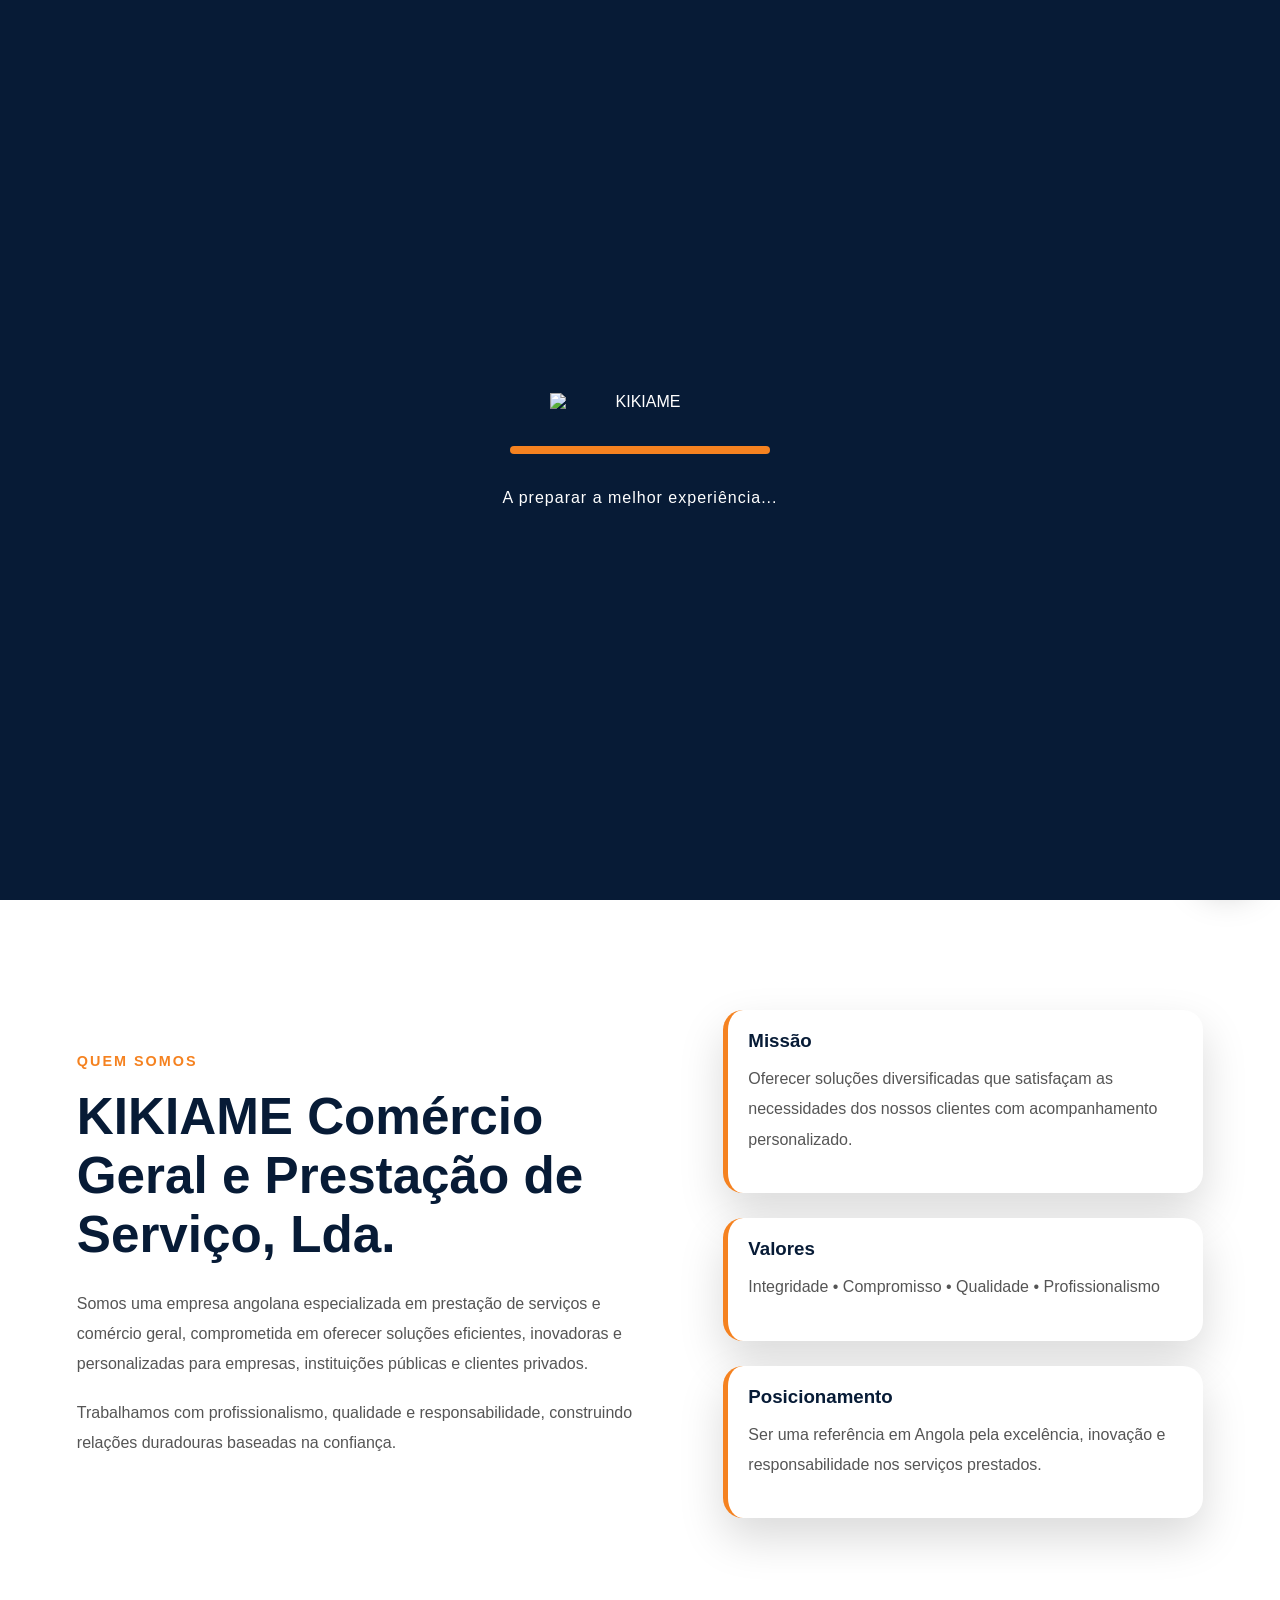
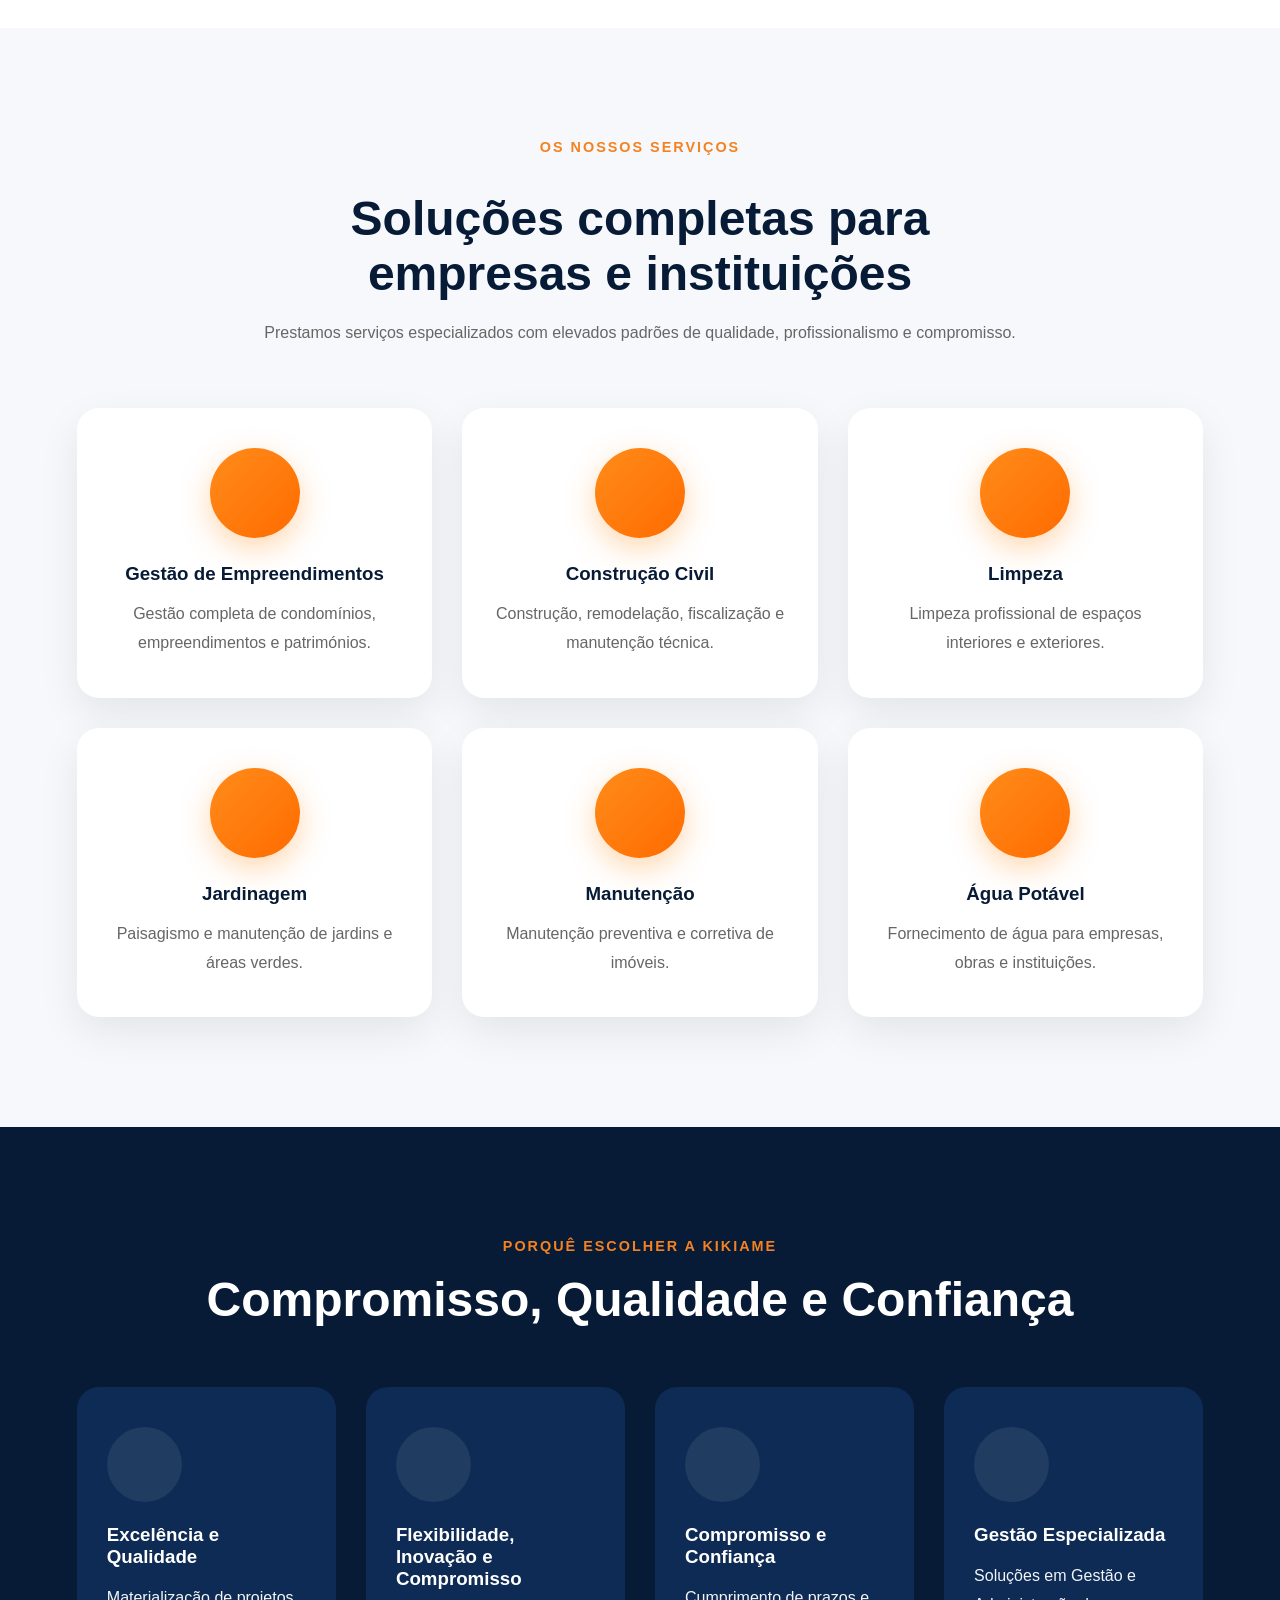
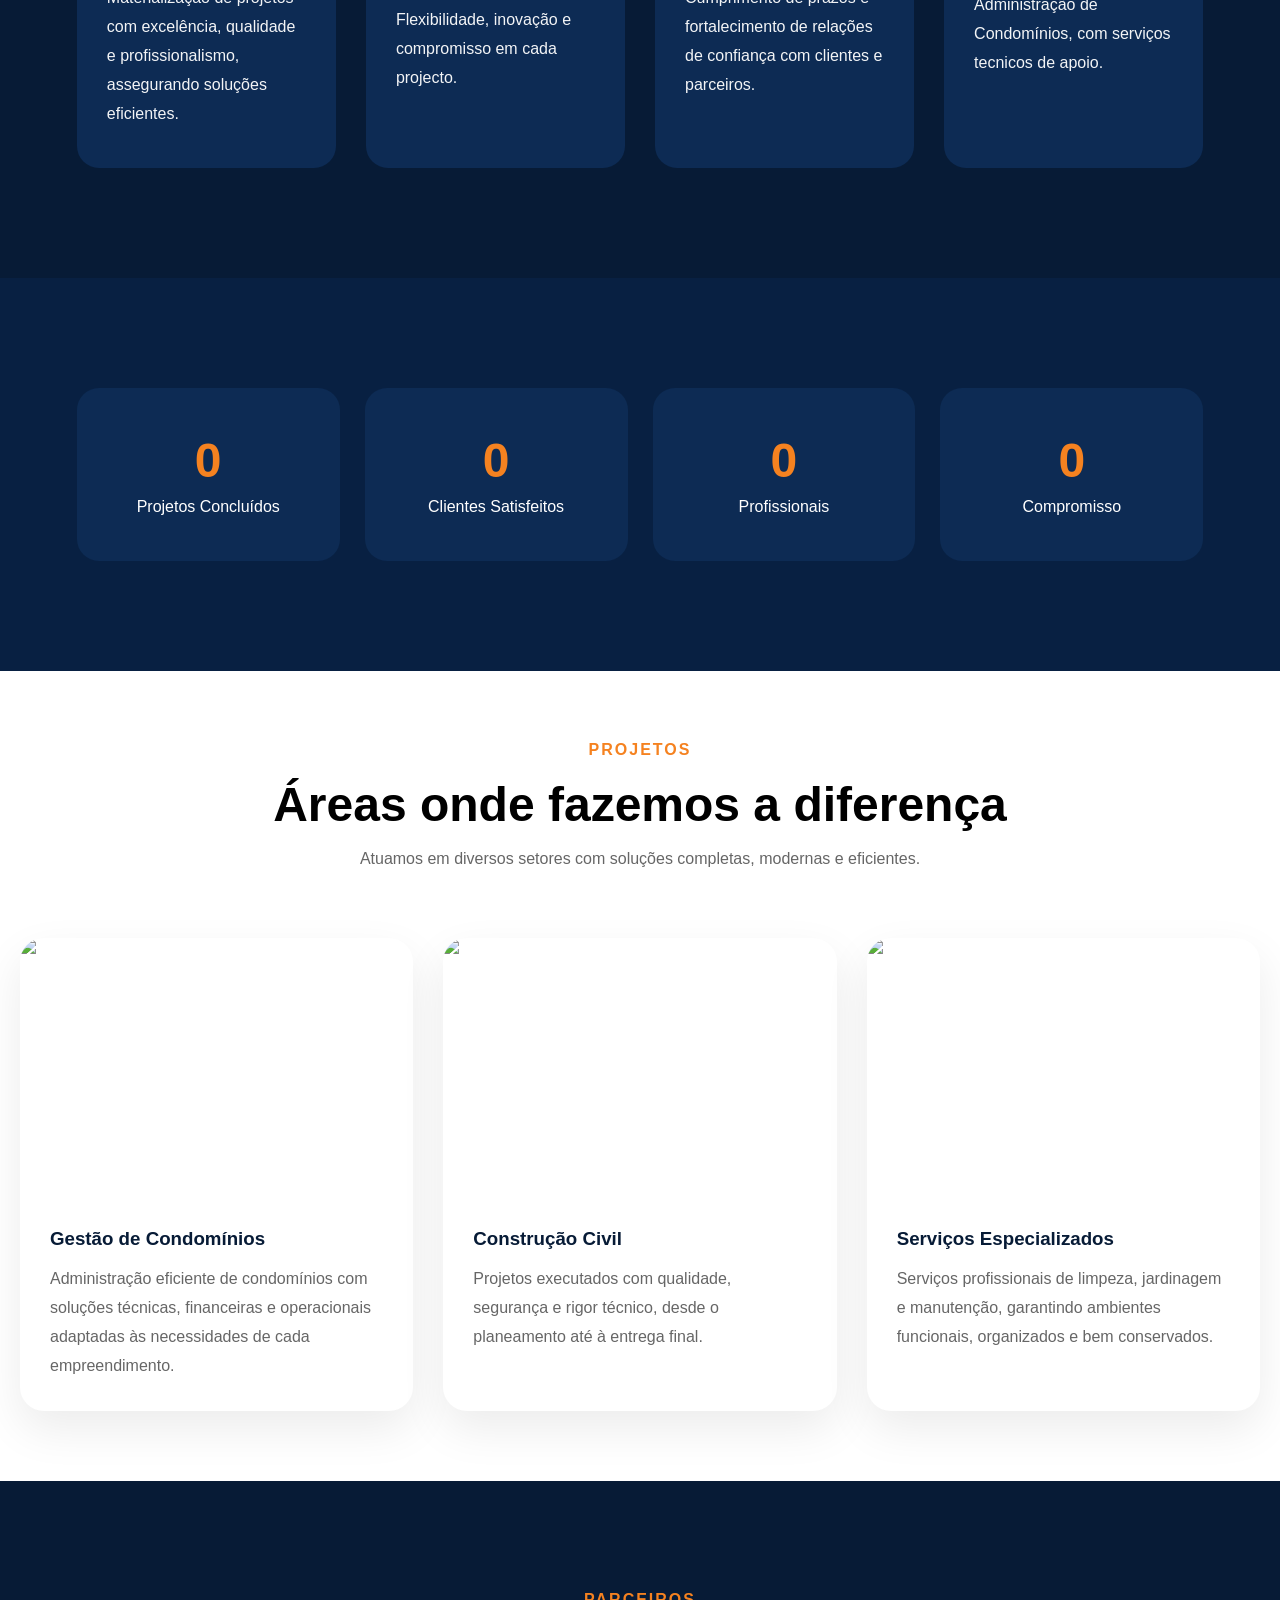
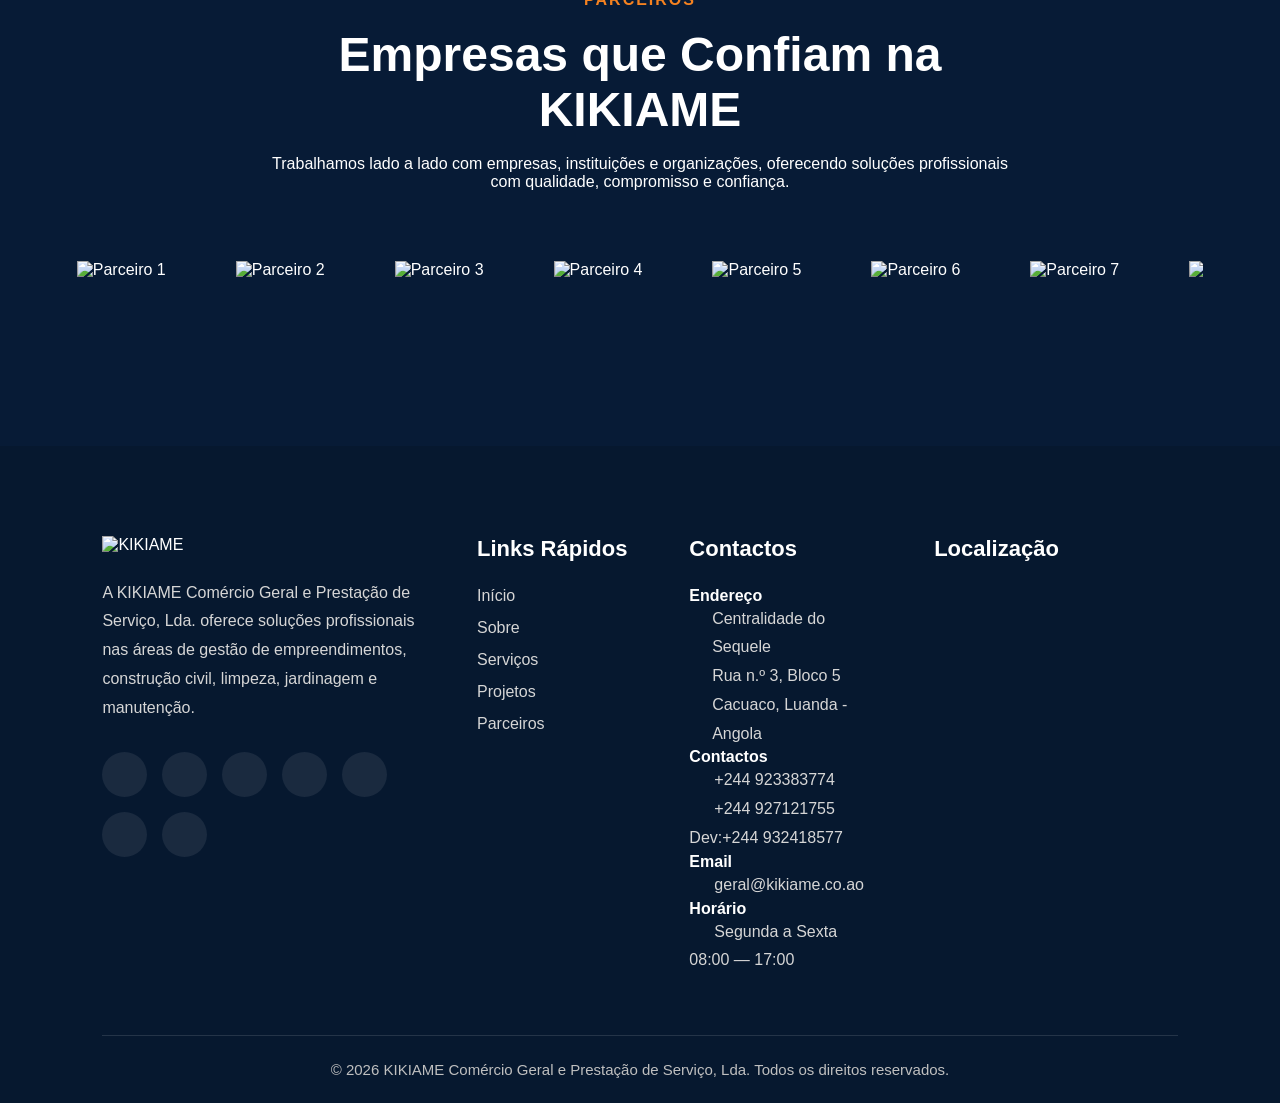
==== index.html @ f42561d7 "perf: optimize homepage resource loading" ====
<!DOCTYPE html>
<html lang="pt">
<head>

<meta charset="UTF-8">
<meta name="viewport" content="width=device-width, initial-scale=1.0">
<script id="aclib" type="text/javascript" src="//acscdn.com/script/aclib.js" defer></script>
<script async src="https://pagead2.googlesyndication.com/pagead/js/adsbygoogle.js?client=ca-pub-6502018212413817"
     crossorigin="anonymous">
    
</script>



<title>KIKIAME | Comércio Geral e Prestação de Serviço</title>

<meta name="description"
content="Empresa especializada em Gestão de Condomínios, Construção Civil, Limpeza, Jardinagem e Manutenção em Angola.">

<link rel="stylesheet" href="assets/css/home-optimized.css">
<link rel="icon" type="image/png" href="/favicon.png">

<link rel="preload" as="style" href="https://unpkg.com/aos@2.3.4/dist/aos.css" onload="this.onload=null;this.rel=\'stylesheet\';if(window.AOS)AOS.refreshHard()">
<noscript><link rel="stylesheet" href="https://unpkg.com/aos@2.3.4/dist/aos.css"></noscript>

<link rel="preconnect" href="https://fonts.googleapis.com">
<link rel="preconnect" href="https://fonts.gstatic.com" crossorigin>

<link rel="preload" as="style" href="https://fonts.googleapis.com/css2?family=Poppins:wght@300;400;500;600;700;800&display=swap" onload="this.onload=null;this.rel=\'stylesheet\'">
<noscript><link href="https://fonts.googleapis.com/css2?family=Poppins:wght@300;400;500;600;700;800&display=swap" rel="stylesheet"></noscript>

<link rel="preload" as="style" href="https://cdnjs.cloudflare.com/ajax/libs/font-awesome/6.5.2/css/all.min.css" onload="this.onload=null;this.rel=\'stylesheet\'">
<noscript><link rel="stylesheet" href="https://cdnjs.cloudflare.com/ajax/libs/font-awesome/6.5.2/css/all.min.css"></noscript>

</head>

<body>


<div id="loader">

    <div class="loader-content">

        <img src="assets/images/logo.png" alt="KIKIAME">

        <div class="loader-bar">

            <div class="loader-progress"></div>

        </div>

        <p>A preparar a melhor experiência...</p>

    </div>

</div>


<header>

    <nav class="navbar">

        <a href="#" class="logo">

            <img src="assets/images/logo.png" alt="KIKIAME">

        </a>

        <ul class="nav-links">

            <li><a href="#">Início</a></li>

            <li><a href="#sobre">Sobre</a></li>

            <li><a href="#projetos">Projectos</a></li>

            <li><a href="#contacto">Contacto</a></li>

            <li><a href="login.html" target="_blank">Administração</a></li>

            <li><a href="blog.html" id="blog">Blog</a></li>
         
        </ul>

        <button class="btn-orcamento open-modal">
            Solicitar Orçamento
        </button>

        <div class="menu-toggle">

            <span></span>

            <span></span>

            <span></span>

        </div>

    </nav>

</header>

<section class="hero">

    <div class="hero-overlay"></div>

    <div class="hero-content"  data-aos="fade-right">

        <span class="hero-tag">
            KIKIAME Comércio Geral e Prestação de Serviços, Lda.
        </span>

        <h1>
            Soluções Inteligentes para Empresas e Empreendimentos
        </h1>

        <p>
            Atuamos nas áreas de Gestão de Empreendimentos, Construção Civil,
            Limpeza, Jardinagem, Manutenção de Imóveis e Fornecimento de Água
            Potável, oferecendo qualidade, compromisso e profissionalismo.
        </p>

        <div class="hero-buttons">

            <a href="#servicos" class="btn-primary">
                Os Nossos Serviços
            </a>

         <button type="button" class="btn-secondary" id="openContact">
                Fale Connosco
        </button>

        </div>

    </div>

</section>
<section class="about" id="sobre">

    <div class="container">

        <div class="about-left"  data-aos="fade-right">

            <span class="section-tag">QUEM SOMOS</span>

            <h2>KIKIAME Comércio Geral e Prestação de Serviço, Lda.</h2>

            <p>
                Somos uma empresa angolana especializada em prestação de serviços
                e comércio geral, comprometida em oferecer soluções eficientes,
                inovadoras e personalizadas para empresas, instituições públicas
                e clientes privados.
            </p>

            <p>
                Trabalhamos com profissionalismo, qualidade e responsabilidade,
                construindo relações duradouras baseadas na confiança.
            </p>

        </div>

        <div class="about-right" data-aos="fade-left">

            <div class="info-card">

                <h3>Missão</h3>

                <p>
                    Oferecer soluções diversificadas que satisfaçam as necessidades
                    dos nossos clientes com acompanhamento personalizado.
                </p>

            </div>

            <div class="info-card">

                <h3>Valores</h3>

                <p>
                    Integridade • Compromisso • Qualidade • Profissionalismo
                </p>

            </div>

            <div class="info-card">

                <h3>Posicionamento</h3>

                <p>
                    Ser uma referência em Angola pela excelência, inovação e
                    responsabilidade nos serviços prestados.
                </p>

            </div>

        </div>

    </div>

</section>

<section class="services" id="servicos">

    <div class="services-header">

        <span class="section-tag">OS NOSSOS SERVIÇOS</span>

        <h2>Soluções completas para empresas e instituições</h2>

        <p>
            Prestamos serviços especializados com elevados padrões de qualidade,
            profissionalismo e compromisso.
        </p>

    </div>

    <div class="services-grid">

        <div class="service-card" data-aos="fade-up">

            <div class="service-icon">
                <i class="fas fa-briefcase"></i>
            </div>

            <h3>Gestão de Empreendimentos</h3>

            <p>
                Gestão completa de condomínios, empreendimentos e patrimónios.
            </p>

        </div>

        <div class="service-card" data-aos="fade-up" data-aos-delay="100">

            <div class="service-icon">
                <i class="fa-solid fa-building"></i>
            </div>

            <h3>Construção Civil</h3>

            <p>
                Construção, remodelação, fiscalização e manutenção técnica.
            </p>

        </div>

        <div class="service-card" data-aos="fade-up" data-aos-delay="200">

            <div class="service-icon">
                <i class="fa-solid fa-broom"></i>
            </div>

            <h3>Limpeza</h3>

            <p>
                Limpeza profissional de espaços interiores e exteriores.
            </p>

        </div>

        <div class="service-card" data-aos="fade-up" data-aos-delay="300">

            <div class="service-icon">
                <i class="fa-solid fa-leaf"></i>
            </div>

            <h3>Jardinagem</h3>

            <p>
                Paisagismo e manutenção de jardins e áreas verdes.
            </p>

        </div>

        <div class="service-card" data-aos="fade-up" data-aos-delay="400">

            <div class="service-icon">
                <i class="fa-solid fa-screwdriver-wrench"></i>
            </div>

            <h3>Manutenção</h3>

            <p>
                Manutenção preventiva e corretiva de imóveis.
            </p>

        </div>

        <div class="service-card" data-aos="fade-up" data-aos-delay="500">

            <div class="service-icon">
                <i class="fa-solid fa-droplet"></i>
            </div>

            <h3>Água Potável</h3>

            <p>
                Fornecimento de água para empresas, obras e instituições.
            </p>

        </div>

    </div>

</section>

<section class="why-us">

    <div class="why-header">

        <span class="section-tag">PORQUÊ ESCOLHER A KIKIAME</span>

        <h2>Compromisso, Qualidade e Confiança</h2>

    </div>

 <div class="why-grid">


    <div class="why-card" data-aos="fade-up">

        <div class="why-icon">

            <i class="fa-solid fa-award"></i>

        </div>

        <h3>Excelência e Qualidade</h3>

        <p>
            Materialização de projetos com excelência,
            qualidade e profissionalismo, assegurando soluções eficientes.
        </p>

    </div>


    <div class="why-card" data-aos="fade-up" data-aos-delay="100">

        <div class="why-icon">

            <i class="fa-solid fa-lightbulb"></i>

        </div>

        <h3>Flexibilidade, Inovação e Compromisso</h3>

        <p>
           Flexibilidade, inovação e compromisso em cada projecto.
        </p>

    </div>


    <div class="why-card" data-aos="fade-up" data-aos-delay="200">

        <div class="why-icon">

            <i class="fa-solid fa-handshake"></i>

        </div>

        <h3>Compromisso e Confiança</h3>

        <p>
            Cumprimento de prazos e fortalecimento de relações de confiança com clientes e parceiros.
        </p>

    </div>


    <div class="why-card" data-aos="fade-up" data-aos-delay="300">

        <div class="why-icon">

            <i class="fa-solid fa-building-circle-check"></i>

        </div>

        <h3>Gestão Especializada</h3>

        <p>
            Soluções em Gestão e Administração de Condomínios, com serviços tecnicos de apoio.
        </p>

    </div>

</div>

</section>


<section class="stats">

    <div class="stats-container">

        <div class="stat-box" data-aos="zoom-in">

            <h2 class="counter" data-target="500">0</h2>

            <p>Projetos Concluídos</p>

        </div>

        <div class="stat-box" data-aos="zoom-in">

            <h2 class="counter" data-target="300">0</h2>

            <p>Clientes Satisfeitos</p>

        </div>

        <div class="stat-box" data-aos="zoom-in">

            <h2 class="counter" data-target="53">0</h2>

            <p>Profissionais</p>

        </div>

        <div class="stat-box" data-aos="zoom-in">

            <h2 class="counter" data-target="100">0</h2>

            <p>Compromisso</p>

        </div>

    </div>

</section>

<section class="projects" id="projetos">

    <div class="section-title">

        <span>PROJETOS</span>

        <h2>Áreas onde fazemos a diferença</h2>

        <p>
            Atuamos em diversos setores com soluções completas, modernas e eficientes.
        </p>

    </div>

    <div class="projects-grid">

        <div class="project-card" data-aos="zoom-in-up">
            <img src="assets/images/project1.jpg" alt="Condomínios" loading="lazy" decoding="async">
            <div class="project-info">
                <h3>Gestão de Condomínios</h3>
                <p>
Administração eficiente de condomínios com soluções técnicas,
financeiras e operacionais adaptadas às necessidades de cada empreendimento.
            </p>
            </div>
        </div>

        <div class="project-card" data-aos="zoom-in-up">
            <img src="assets/images/project2.jpg" alt="Construção" loading="lazy" decoding="async">
            <div class="project-info">
                <h3>Construção Civil</h3>
                <p>
Projetos executados com qualidade, segurança e rigor técnico,
desde o planeamento até à entrega final.
                </p>
            </div>
        </div>

        <div class="project-card" data-aos="zoom-in-up">
            <img src="assets/images/project3.jpg" alt="Limpeza" loading="lazy" decoding="async">
            <div class="project-info">
                <h3>Serviços Especializados</h3>
               <p>
Serviços profissionais de limpeza, jardinagem e manutenção,
garantindo ambientes funcionais, organizados e bem conservados.
            </p>
            </div>
        </div>

    </div>

</section>

<section class="partners" id="parceiros">

    <div class="section-title" data-aos="fade-up">

        <span>PARCEIROS</span>

        <h2 id="trabalhamosaolado1">Empresas que Confiam na KIKIAME</h2>

        <p id="trabalhamosaolado">
            Trabalhamos lado a lado com empresas, instituições e organizações,
            oferecendo soluções profissionais com qualidade, compromisso e confiança.
        </p>

    </div>

    <div class="partners-slider" data-aos="fade-up" data-aos-delay="200">

        <div class="partners-track">

            <img src="assets/images/partner1.png" alt="Parceiro 1" loading="lazy" decoding="async">
            <img src="assets/images/partner2.png" alt="Parceiro 2" loading="lazy" decoding="async">
            <img src="assets/images/partner3.png" alt="Parceiro 3" loading="lazy" decoding="async">
            <img src="assets/images/partner4.png" alt="Parceiro 4" loading="lazy" decoding="async">
            <img src="assets/images/partner5.png" alt="Parceiro 5" loading="lazy" decoding="async">
            <img src="assets/images/partner6.png" alt="Parceiro 6" loading="lazy" decoding="async">
            <img src="assets/images/partner7.png" alt="Parceiro 7" loading="lazy" decoding="async">
            <img src="assets/images/partner8.png" alt="Parceiro 8" loading="lazy" decoding="async">


            <img src="assets/images/partner1.png" alt="Parceiro 1" loading="lazy" decoding="async">
            <img src="assets/images/partner2.png" alt="Parceiro 2" loading="lazy" decoding="async">
            <img src="assets/images/partner3.png" alt="Parceiro 3" loading="lazy" decoding="async">
            <img src="assets/images/partner4.png" alt="Parceiro 4" loading="lazy" decoding="async">
            <img src="assets/images/partner5.png" alt="Parceiro 5" loading="lazy" decoding="async">
            <img src="assets/images/partner6.png" alt="Parceiro 6" loading="lazy" decoding="async">
            <img src="assets/images/partner7.png" alt="Parceiro 7" loading="lazy" decoding="async">
            <img src="assets/images/partner8.png" alt="Parceiro 8" loading="lazy" decoding="async">

            <img src="assets/images/partner1.png" alt="Parceiro 1" loading="lazy" decoding="async">
            <img src="assets/images/partner2.png" alt="Parceiro 2" loading="lazy" decoding="async">
            <img src="assets/images/partner3.png" alt="Parceiro 3" loading="lazy" decoding="async">
            <img src="assets/images/partner4.png" alt="Parceiro 4" loading="lazy" decoding="async">
            <img src="assets/images/partner5.png" alt="Parceiro 5" loading="lazy" decoding="async">
            <img src="assets/images/partner6.png" alt="Parceiro 6" loading="lazy" decoding="async">
            <img src="assets/images/partner7.png" alt="Parceiro 7" loading="lazy" decoding="async">
            <img src="assets/images/partner8.png" alt="Parceiro 8" loading="lazy" decoding="async">

            <img src="assets/images/partner1.png" alt="Parceiro 1" loading="lazy" decoding="async">
            <img src="assets/images/partner2.png" alt="Parceiro 2" loading="lazy" decoding="async">
            <img src="assets/images/partner3.png" alt="Parceiro 3" loading="lazy" decoding="async">
            <img src="assets/images/partner4.png" alt="Parceiro 4" loading="lazy" decoding="async">
            <img src="assets/images/partner5.png" alt="Parceiro 5" loading="lazy" decoding="async">
            <img src="assets/images/partner6.png" alt="Parceiro 6" loading="lazy" decoding="async">
            <img src="assets/images/partner7.png" alt="Parceiro 7" loading="lazy" decoding="async">
            <img src="assets/images/partner8.png" alt="Parceiro 8" loading="lazy" decoding="async">

            <img src="assets/images/partner1.png" alt="Parceiro 1" loading="lazy" decoding="async">
            <img src="assets/images/partner2.png" alt="Parceiro 2" loading="lazy" decoding="async">
            <img src="assets/images/partner3.png" alt="Parceiro 3" loading="lazy" decoding="async">
            <img src="assets/images/partner4.png" alt="Parceiro 4" loading="lazy" decoding="async">
            <img src="assets/images/partner5.png" alt="Parceiro 5" loading="lazy" decoding="async">
            <img src="assets/images/partner6.png" alt="Parceiro 6" loading="lazy" decoding="async">
            <img src="assets/images/partner7.png" alt="Parceiro 7" loading="lazy" decoding="async">
            <img src="assets/images/partner8.png" alt="Parceiro 8" loading="lazy" decoding="async">

            <img src="assets/images/partner1.png" alt="Parceiro 1" loading="lazy" decoding="async">
            <img src="assets/images/partner2.png" alt="Parceiro 2" loading="lazy" decoding="async">
            <img src="assets/images/partner3.png" alt="Parceiro 3" loading="lazy" decoding="async">
            <img src="assets/images/partner4.png" alt="Parceiro 4" loading="lazy" decoding="async">
            <img src="assets/images/partner5.png" alt="Parceiro 5" loading="lazy" decoding="async">
            <img src="assets/images/partner6.png" alt="Parceiro 6" loading="lazy" decoding="async">
            <img src="assets/images/partner7.png" alt="Parceiro 7" loading="lazy" decoding="async">
            <img src="assets/images/partner8.png" alt="Parceiro 8" loading="lazy" decoding="async">

        </div>

    </div>

</section>

<div class="menu-overlay"></div>

<div class="mobile-menu">

    <div class="menu-close">

        <i class="fa-solid fa-xmark"></i>

    </div>
    <h1>Kikiame</h1>

        <a href="#">Início</a>

        <a href="#sobre">Sobre</a>

        <a href="#servicos">Serviços</a>

        <a href="#projetos">Projetos</a>

        <a href="#parceiros">Parceiros</a>

        <a href="#contacto">Contacto</a>

        <a href="blog.html">Blog</a>

        <a href="login.html" target="_blank">Administração</a>

    <button class="mobile-btn open-modal">
        Solicitar Orçamento
    </button>

</div>


<footer class="footer" id="contacto">

    <div class="footer-container">

        <div class="footer-col">

            <img src="assets/images/logo.png" alt="KIKIAME" class="footer-logo">

            <p>
                A KIKIAME Comércio Geral e Prestação de Serviço, Lda. oferece
                soluções profissionais nas áreas de gestão de empreendimentos,
                construção civil, limpeza, jardinagem e manutenção.
            </p>

            <div class="footer-social">

                <a href="https://www.facebook.com/profile.php?id=61592482660702"><i class="fab fa-facebook-f"></i></a>

                <a href="https://www.instagram.com/geralkikiame01/"><i class="fab fa-instagram"></i></a>

                <a href="https://www.linkedin.com/in/geral-kikiame-undefined-226283426/"><i class="fab fa-linkedin-in"></i></a>

                <a href="https://wa.me/244927121755"><i class="fab fa-whatsapp"></i></a>

                <a href="https://www.youtube.com/@GeralKikiame"><i class="fa-brands fa-youtube"></i></a>
                <a href="https://x.com/Kikiame01"><i class="fa-brands fa-square-x-twitter"></i></i></a>
                <a href="https://www.tiktok.com/@geralkikiame?lang=pt"><i class="fa-brands fa-tiktok"></i></a>

            </div>

        </div>

        <div class="footer-col">

            <h3>Links Rápidos</h3>

            <ul>

                <li><a href="#">Início</a></li>

                <li><a href="#sobre">Sobre</a></li>

                <li><a href="#servicos">Serviços</a></li>

                <li><a href="#projetos">Projetos</a></li>

                <li><a href="#parceiros">Parceiros</a></li>

            </ul>

        </div>

        <div class="footer-col">

            <h3>Contactos</h3>
<div class="footer-contact">

    <h4>Endereço</h4>

    <p>
        <i class="fa-solid fa-location-dot"></i>

        Centralidade do Sequele<br>

        Rua n.º 3, Bloco 5<br>

        Cacuaco, Luanda - Angola
    </p>

</div>

<div class="footer-contact">

    <h4>Contactos</h4>

    <p>

        <i class="fa-solid fa-phone"></i>

        +244 923383774

    </p>

    <p>

        <i class="fa-brands fa-whatsapp"></i>

        +244 927121755

    </p>

    <p href="tel:932418577">

        Dev:
        <a href="tel:932418577">+244 932418577</a>

    </p>

</div>

<div class="footer-contact">

    <h4>Email</h4>

    <p>

        <i class="fa-solid fa-envelope"></i>

        geral@kikiame.co.ao

    </p>

</div>

<div class="footer-contact">

    <h4>Horário</h4>

    <p>

        <i class="fa-solid fa-clock"></i>

        Segunda a Sexta

    </p>

    <p>

        08:00 — 17:00

    </p>

</div>

        </div>

        <div class="footer-col">

            <h3>Localização</h3>

            <iframe
src="https://www.google.com/maps?q=Centralidade%20do%20Sequele,%20Rua%20n.º%203,%20Bloco%205,%20Cacuaco,%20Luanda,%20Angola&output=embed"
width="100%"
height="450"
style="border:0;"
allowfullscreen=""
loading="lazy"
referrerpolicy="no-referrer-when-downgrade">
            </iframe>

        </div>

    </div>

    <div class="footer-bottom">

        © 2026 KIKIAME Comércio Geral e Prestação de Serviço, Lda. Todos os direitos reservados.

    </div>

</footer>

<div class="quote-modal" id="quoteModal">
<div class="quote-box">
    <div class="quote-left">

    <img src="assets/images/logo.png" alt="KIKIAME">

    <h2>Solicite o seu orçamento</h2>

    <p>
        A nossa equipa responderá em poucos minutos com uma proposta personalizada.
    </p>

    <div class="quote-info">

        <div>

            <i class="fa-solid fa-phone"></i>

            <span>Atendimento rápido</span>

        </div>

        <div>

            <i class="fa-solid fa-shield-halved"></i>

            <span>100% Confidencial</span>

        </div>

        <div>

            <i class="fa-solid fa-clock"></i>

            <span>Resposta em poucas horas</span>

        </div>

    </div>

</div>

<div class="quote-right">

    <button class="close-modal" id="closeModal" type="button">

        <i class="fa-solid fa-xmark"></i>

    </button>

    <span class="section-tag">

        ORÇAMENTO

    </span>

    <h2>Fale Connosco</h2>

    <form id="quoteForm">

        <input
        type="text"
        id="nome"
        placeholder="Nome Completo"
        required>

        <input
        type="tel"
        id="telefone"
        placeholder="Telefone"
        required>

        <input
        type="email"
        id="email"
        placeholder="Email">

        <select id="servico">

            <option value="">Escolha um serviço</option>

            <option>Gestão de Empreendimentos</option>

            <option>Construção Civil</option>

            <option>Limpeza</option>

            <option>Jardinagem</option>

            <option>Manutenção</option>

            <option>Água Potável</option>

        </select>

        <textarea
        id="mensagem"
        rows="5"
        placeholder="Descreva o serviço"></textarea>

        <button class="btn-primary" type="submit">

            <i class="fa-brands fa-whatsapp"></i>

            Enviar para WhatsApp

        </button>

    </form>

</div>
</div>
</div>



<a href="https://wa.me/244927121755"

class="whatsapp"

target="_blank">

<i class="fab fa-whatsapp"></i>

</a>

<button id="backToTop">

    <i class="fa-solid fa-arrow-up"></i>

</button>


<div class="contact-modal" id="contactModal">

    <div class="contact-box">

        <button class="close-contact" id="closeContact">
            <i class="fas fa-times"></i>
        </button>

        <span class="section-tag">CONTACTOS</span>

        <h2>Estamos prontos para ajudá-lo</h2>

        <p>
            Escolha a forma de contacto mais conveniente.
        </p>

        <div class="contact-options">

            <a href="tel:+244923383774" class="contact-item">

                <i class="fas fa-phone"></i>

                <div>

                    <h4>Ligar</h4>

                    <span>+244 923 383 774</span>

                </div>

            </a>

            <a href="https://wa.me/244927121755" target="_blank" class="contact-item">

                <i class="fab fa-whatsapp"></i>

                <div>

                    <h4>WhatsApp</h4>

                    <span>Responderemos rapidamente.</span>

                </div>

            </a>

            <a href="mailto:geral@kikiame.co.ao" class="contact-item">

                <i class="fas fa-envelope"></i>

                <div>

                    <h4>Email</h4>

                    <span>geral@kikiame.co.ao</span>

                </div>

            </a>

            <a href="https://maps.google.com/?q=Centralidade+do+Sequele,+Rua+3,+Bloco+5,+Cacuaco,+Luanda" target="_blank" class="contact-item">

                <i class="fas fa-location-dot"></i>

                <div>

                    <h4>Localização</h4>

                    <span>Ver no Google Maps</span>

                </div>

            </a>

        </div>

    </div>

</div>

<script src="assets/js/main.js"></script>
    
<script async src="https://unpkg.com/aos@2.3.4/dist/aos.js" onload="if(window.AOS){AOS.init({duration:900,once:true});AOS.refreshHard()}"></script>

</body>

</html>
---- assets/css/home-optimized.css ----
/* KIKIAME — CSS consolidado da página inicial.
   Ordem preservada: style.css, responsive.css, animations.css.
   Os ficheiros originais permanecem disponíveis para as restantes páginas.
*/


:root{
    --primary:#F58220;
    --primary-hover:#ff9d46;
    --dark:#071B36;
    --dark-2:#0d2b54;
    --white:#ffffff;
    --gray:#d9d9d9;
    --shadow:0 20px 45px rgba(0,0,0,.15);
    --radius:20px;
    --transition:.35s ease;
    --container:1280px;
}

*{
    margin:0;
    padding:0;
    box-sizing:border-box;
}

html{
    scroll-behavior:smooth;
}

body{
    font-family:'Poppins',sans-serif;
    background:var(--dark);
    color:#fff;
    overflow-x:hidden;
}

img{
    display:block;
    width:100%;
    max-width:100%;
}

a{
    text-decoration:none;
    color:inherit;
}

section{
    padding:110px 6%;
}

.container{
    width:min(100%,var(--container));
    margin:auto;
}

header{
    position:fixed;
    inset:0 0 auto 0;
    z-index:9999;
    top:0;
    left:0;
    
}

.navbar{
    position: relative;

    max-width:1400px;

    margin:auto;

    height:80px;

    display:flex;

    justify-content:space-between;

    align-items:center;

    background:#0d2b54;

    backdrop-filter:blur(15px);

    padding: 0 35px;

    transition:.4s;
    z-index: 999990;

}

.navbar.scrolled{

    background:rgba(7,27,54,.88);

    backdrop-filter:blur(20px);

    box-shadow:0 12px 40px rgba(0,0,0,.25);

}

.logo img{

height:65px;

transition:.4s;

}

.nav-links{

    display:flex;

    list-style:none;

    gap:38px;

}

.nav-links a{

    color:#fff;

    font-weight:500;

    position:relative;

    transition:.3s;

}

.nav-links a::after{

    content:"";

    position:absolute;

    left:0;

    bottom:-8px;

    width:0;

    height:2px;

    background:var(--primary);

    transition:.3s;

}

.nav-links a:hover{

    color:var(--primary);

}

.nav-links a:hover::after{

    width:100%;

}

.btn-orcamento{

    padding:15px 30px;

    border-radius:50px;

    background:var(--primary);

    color:#fff;

    border:none;

    font-weight:600;

    cursor:pointer;

    transition:var(--transition);

}

.btn-orcamento:hover{

    background:var(--primary-hover);

    transform:translateY(-3px);

}

.menu-toggle{

display:none;

right: 20px;

width:45px;

height:45px;

position:fixed;

align-items:center;

cursor:pointer;

z-index:99999;

}

.menu-toggle span{

position:absolute;

width:28px;

height:3px;

background:#fff;

border-radius:50px;

}

.menu-toggle span:nth-child(1){

transform:translateY(-8px);

}

.menu-toggle span:nth-child(2){

transform:translateY(0);

}

.menu-toggle span:nth-child(3){

transform:translateY(8px);

}
#blog{
    display: flex;
    justify-content: center;
    border: 2px solid #F58220;
    border-radius: 10px;
    height: 23px;
    width: 100px;
    text-align: center;
    align-items: center;
    gap: 10px;
}
.mobile-menu{

position:fixed;

top:0;

right:-100%;

width:85%;

max-width:330px;

height:100vh;

background:#071B36;

display:flex;

flex-direction:column;

align-items:center;

justify-content:flex-start;

padding:90px 30px 30px;

gap:20px;

overflow-y:auto;

transition:.45s ease;

z-index:99999;

box-shadow:-15px 0 40px rgba(0,0,0,.35);

padding:40px;

}

.mobile-menu.active{

right:0;

}

.mobile-menu a{

width:100%;

padding:5px;

border-radius:12px;

text-align:left;

font-size:18px;

font-weight:500;

color:#fff;

transition:.3s;

}

.mobile-menu a:hover{

background:rgba(255,255,255,.08);

color:#F58220;

}

.mobile-btn{

width:100%;

margin-top:20px;

background:#F58220;

padding:16px;
border: none;
border-radius:50px;

text-align:center;

font-weight:600;

color:#fff;

}

.menu-close{

position:absolute;

top:20px;

right:20px;

width:45px;

height:45px;

display:flex;

justify-content:center;

align-items:center;

font-size:34px;

cursor:pointer;

color:#fff;

z-index:10000;

transition:.3s;

}

.menu-close:hover{

    color:#F58220;

    transform:rotate(90deg);

}

.hero{

    min-height:100vh;

    display:flex;

    align-items:center;

    position:relative;

    background:url("../images/hero.jpg") center/cover no-repeat;

}

.hero-overlay{

    position:absolute;

    inset:0;

    background:linear-gradient(
        90deg,
        rgba(7,27,54,.95),
        rgba(7,27,54,.72),
        rgba(7,27,54,.45)
    );

}

.hero-content{

    position:relative;

    z-index:2;

    max-width:700px;

}

.hero-tag{

    color:var(--primary);

    font-size:14px;

    font-weight:700;

    letter-spacing:2px;

    text-transform:uppercase;

}

.hero h1{

    margin:20px 0;

    font-size: clamp(2.5rem,5vw,3.6rem);

    line-height:1.1;

}

.hero p{

    font-size:clamp(1rem,2vw,1.2rem);

    color:var(--gray);

    line-height:1.9;

}

.hero-buttons{

    display:flex;

    gap:18px;

    margin-top:10px;

    flex-wrap:wrap;

}

.btn-primary,

.btn-secondary{
    cursor: pointer;
    padding:18px 34px;

    border-radius:50px;

    font-weight:600;

    transition:.35s;

}

.btn-primary{
    cursor: pointer;
    border: none;

    background:var(--primary);

    color:#fff;

}

.btn-primary:hover{

    transform:translateY(-4px);

}

.btn-secondary{
    padding:18px 34px;
    border:2px solid #fff;

    color:#000;

}

.btn-secondary:hover{
    transform: translateY(-5px);
    background:#fff;

    color:var(--dark);

}

.about {
    background: #fff;
    color: #222;
}

.about .container {
    display: grid;
    grid-template-columns: 1.1fr .9fr;
    gap: 60px;
    align-items: center;
}

.section-tag {
    display: inline-block;
    color: var(--primary);
    font-size: .9rem;
    font-weight: 700;
    letter-spacing: 2px;
    text-transform: uppercase;
    margin-bottom: 18px;
}

.about h2 {
    font-size: clamp(2rem, 4vw, 6rem);
    color: var(--dark);
    margin-bottom: 25px;
}

.about p {
    color: #555;
    line-height: 1.9;
    margin-bottom: 18px;
}

.about-right {
    display: grid;
    gap: 25px;
}

.info-card {
    background: #fff;
    padding: 20px;
    border-radius: var(--radius);
    border-left: 5px solid var(--primary);
    box-shadow: var(--shadow);
    transition: var(--transition);
}

.info-card:hover {
    transform: translateY(-8px);
}

.info-card h3 {
    color: var(--dark);
    margin-bottom: 12px;
}

.services {
    background: #f6f8fb;
}

.services-header {
    max-width: 760px;
    margin: 0 auto 60px;
    text-align: center;
}

.services-header h2 {
    color: var(--dark);
    font-size: clamp(2rem, 4vw, 3rem);
    margin: 18px 0;
}

.services-header p {
    text-align: center;
    align-items: center;
    color: #666;
    line-height: 1.8;
}

.services-grid {
    display: grid;
    grid-template-columns: repeat(auto-fit, minmax(300px, 1fr));
    gap: 30px;
}

.service-card {
    background: #fff;
    border-radius: 22px;
    padding: 40px 30px;
    text-align: center;
    box-shadow: 0 15px 40px rgba(0, 0, 0, .08);
    transition: .4s;
}

.service-card:hover {
    transform: translateY(-10px);
    box-shadow: 0 25px 55px rgba(0, 0, 0, .15);
}

.service-icon{

    width:90px;
    height:90px;

    margin:0 auto 25px;

    display:flex;
    align-items:center;
    justify-content:center;

    border-radius:50%;

    background:linear-gradient(135deg,#ff8c1a,#ff6b00);

    color:#fff;

    font-size:38px;

    box-shadow:0 10px 30px rgba(255,140,26,.35);

}

.service-card h3 {
    color: var(--dark);
    margin-bottom: 15px;
}

.service-card p {
    color: #666;
    line-height: 1.8;
}

.why-us {
    background: var(--dark);
}

.why-header {
    text-align: center;
    margin-bottom: 60px;
}

.why-header h2 {
    font-size: clamp(2rem, 4vw, 3rem);
}

.why-grid {
    display: grid;
    grid-template-columns: repeat(4, 1fr);
    gap: 30px;
}

.why-card {
    background: var(--dark-2);
    border-radius: 22px;
    padding: 40px 30px;
    transition: .35s;
    zoom: calc(1.1fr);
}

.why-card:hover {
    transform: translateY(-10px);
    background: #0E4A7C;
}

.why-icon {
    width: 75px;
    height: 75px;
    border-radius: 50%;
    background: rgba(255, 255, 255, .08);
    display: flex;
    align-items: center;
    justify-content: center;
    margin-bottom: 22px;
}

.why-icon i {
    font-size: 34px;
}

.why-card h3 {
    margin-bottom: 16px;
}

.why-card p {
    line-height: 1.8;
    opacity: .95;
}

.stats {
    background: #082042;
}

.stats-container {
    width: min(1200px, 100%);
    margin: auto;
    display: grid;
    grid-template-columns: repeat(auto-fit, minmax(220px, 1fr));
    gap: 25px;
}

.stat-box {
    background: #0d2b54;
    border-radius: 22px;
    padding: 45px 25px;
    text-align: center;
    transition: .35s;
}

.stat-box:hover {
    transform: translateY(-8px);
    background: #123c72;
}

.stat-box h2 {
    color: var(--primary);
    font-size: 3rem;
    margin-bottom: 10px;
}

.stat-box p {
    color: #fff;
    font-size: 1rem;
}

.projects{
    background:#fff;
    padding:70px 20px;
}

.section-title{
    max-width:760px;
    margin:0 auto 70px;
    text-align:center;
}

.section-title span{

color:#F58220;

font-weight:700;

letter-spacing:2px;

}

.section-title h2{
    margin:18px 0;
    font-size:clamp(2rem,4vw,3rem);
    color: black;
}

.section-title p{
    color: #666;
}

.projects-grid{
    display:grid;
    grid-template-columns: repeat(3,1fr);
    gap:30px;
    align-items: stretch;
}

.project-card{
    width: 100%;
    background:#fff;
    border-radius:24px;
    overflow:hidden;
    box-shadow:0 18px 45px rgba(0,0,0,.08);
    transition:.4s;
}

.project-card:hover{
    transform:translateY(-10px);
    box-shadow:0 28px 60px rgba(0,0,0,.16);
}

.project-card img{
    width:100%;
    height:260px;
    object-fit:cover;
    transition:.45s;
}

.project-card:hover img{
    transform:scale(1.08);
}

.project-info{
    padding:30px;
}

.project-info h3{
    color:var(--dark);
    margin-bottom:15px;
}

.project-info p{
    color:#666;
    line-height:1.8;
}

.s{

    background:#071B36;

    padding:120px 8%;

    overflow:hidden;

}
.partners-slider{
    overflow:hidden;
    margin-top:60px;
}

.partners-track{
    display:flex;
    align-items:center;
    gap:70px;
    width:max-content;
    animation:slidePartners 25s linear infinite;
}

.partners-track:hover{
    animation-play-state:paused;
}

.partners-track img{

    height:75px;

    width:auto;

    transition:.35s;

}
.partners-track img:hover{
    filter:none;
    opacity:1;
    transform:scale(1.1);
}

@keyframes slidePartners{

    from{
        transform:translateX(0);
    }

    to{
        transform:translateX(-50%);
    }

}
p a{
    cursor: pointer;
}
p:hover a{
    color: #F58220;
    transform: translateX(5px);
    transition: 0.3s ease-in;
}
.footer{

    background:#06182f;

    color:#fff;

    padding:90px 8% 25px;

}

.footer-container{

    display:grid;

    grid-template-columns:2fr 1fr 1.2fr 1.5fr;

    gap:50px;

}
.footer-col p{
    text-align: left;
    align-items: flex-start;
    display: flex;
}
.footer-logo{

    width:170px;

    margin-bottom:25px;

}

.footer p{

    color:#d6d6d6;

    line-height:1.8;

}

.footer h3{

    color:#fff;

    margin-bottom:25px;

    font-size:22px;

}
#trabalhamosaolado ,#trabalhamosaolado1{
    color: white;
}

.footer ul{

    list-style:none;

}

.footer ul li{

    margin-bottom:14px;

}

.footer ul li a{

    color:#d6d6d6;

    transition:.3s;

}

.footer ul li a:hover{

    color:#F58220;

    padding-left:8px;

}

.footer-social{
    justify-content: flex-start;

    flex-wrap: wrap;

    display:flex;

    gap:15px;

    margin-top:30px;

}


.footer-social a{

    width:45px;

    height:45px;

    display:flex;

    justify-content:center;

    align-items:center;

    background:rgba(255,255,255,.08);

    border-radius:50%;

    color:#fff;

    transition:.35s;

}

.footer-social a:hover{

    background:#F58220;

    transform:translateY(-6px);

}

.footer p i{

    color:#F58220;

    width:25px;

}

.footer iframe{

    width:100%;

    height:220px;

    border:none;

    border-radius:15px;

}

.footer-bottom{

    margin-top:60px;

    padding-top:25px;

    border-top:1px solid rgba(255,255,255,.12);

    text-align:center;

    color:#bfbfbf;

    font-size:15px;

}

.quote-modal{

    overflow: auto;

    position:fixed;

    inset:0;

    background:rgba(0,0,0,.65);

    backdrop-filter:blur(8px);

    display:flex;

    justify-content:center;

    align-items:center;

    padding:30px;

    opacity:0;

    visibility:hidden;

    transition:.35s;

    z-index:99999;

}

.quote-modal.active{

    opacity:1;

    visibility:visible;

}

.quote-box{

display:grid;

grid-template-columns:330px 1fr;

overflow: auto;

padding:0;

max-width:1000px;

max-height:95vh;

backdrop-filter: blur(20px);

background: rgba(7, 27, 54, .88);

border-radius:24px;

box-shadow:10px 30px 90px rgba(0,0,0,.35);

position:relative;

}

.quote-left{

background:linear-gradient(160deg,#071B36,#0E4A7C);

color:white;

padding:50px 35px;

display:flex;

flex-direction:column;

justify-content:center;

}

.quote-left img{

width:110px;

margin-bottom:0px;

}

.quote-left h2{

font-size:34px;

margin-bottom:10px;

}

.quote-left p{

line-height:1.8;

opacity:.9;

}

.quote-info{

margin-top:45px;

display:flex;

flex-direction:column;

gap:20px;

}

.quote-info div{

display:flex;

align-items:center;

gap:15px;

}

.quote-info i{

width:45px;

height:45px;

display:flex;

align-items:center;

justify-content:center;

background:#F58220;

border-radius:50%;

font-size:18px;

}

.quote-right{

padding:45px;

overflow:auto;

position:relative;

}

.quote-right h2{

color:#000;

margin:10px 0 25px;

}

.quote-right input,
.quote-right textarea,
.quote-right select{

width:100%;

padding:16px;

margin-bottom:10px;

border-radius:12px;

border:1px solid #ddd;

font-size:15px;

}

.quote-right textarea{

resize:none;

height:140px;

}

.quote-right button.btn-primary{

width:100%;

font-size:17px;

}

.close-modal{

position:absolute;

top:10px;

right:20px;

width:42px;

height:42px;

border:none;

border-radius:50%;

background:#071B36;

color:white;

cursor:pointer;

transition:.3s;

}

.close-modal:hover{

background:#F58220;

transform:rotate(90deg);

}

.whatsapp{
    position:fixed;
    right:22px;
    bottom:22px;
    width:62px;
    height:62px;
    border-radius:50%;
    background:#25D366;
    display:flex;
    justify-content:center;
    align-items:center;
    color:#fff;
    font-size:30px;
    box-shadow:0 15px 35px rgba(0,0,0,.25);
    transition:.35s;
    z-index:999;
}

.whatsapp:hover{
    transform:scale(1.12);
}

#backToTop{
    position:fixed;
    right:22px;
    bottom:100px;
    width:52px;
    height:52px;
    border:none;
    border-radius:50%;
    background:#F58220;
    color:#fff;
    font-size:20px;
    cursor:pointer;
    opacity:0;
    visibility:hidden;
    transition:.35s;
    z-index:998;
}

#backToTop.show{
    opacity:1;
    visibility:visible;
}

#backToTop:hover{
    transform:translateY(-6px);
    background:#ff9d46;
}

#loader{

position:fixed;

top:0;

left:0;

width:100%;

height:100vh;

background:#071B36;

display:flex;

justify-content:center;

align-items:center;

z-index:99999;

transition:opacity .8s ease, visibility .8s;

}

.loader-content{

text-align:center;

}

.loader-content img{

width:180px;

margin:auto;

animation:logoFloat 2s ease-in-out infinite;

}

.loader-bar{

width:260px;

height:8px;

background:#1d3f69;

border-radius:30px;

margin:35px auto;

overflow:hidden;

}

.loader-progress{

height:100%;

width:0;

background:#F58220;

animation:loading 1.5s linear forwards;

}

.loader-content p{

margin-top:20px;

color:white;

font-size:16px;

letter-spacing:1px;

}

@keyframes loading{

0%{

width:0;

}

100%{

width:100%;

}

}

@keyframes logoFloat{

0%,100%{

transform:translateY(0);

}

50%{

transform:translateY(-12px);

}

}

#loader.hide{

opacity:0;

visibility:hidden;

pointer-events:none;

}

.menu-overlay{

position:fixed;

top:0;

left:0;

width:100%;

height:100vh;

background:rgba(0,0,0,.45);

backdrop-filter:blur(4px);

opacity:0;

visibility:hidden;

z-index:99999;

}

.menu-overlay.active{

opacity:1;

visibility:visible;

}
html,
body{

    overflow-x:hidden;

    max-width:100%;

}

*{

    box-sizing:border-box;

}

img,
iframe{

    max-width:100%;

}

.contact-modal{

    position:fixed;
    inset:0;

    display:flex;
    justify-content:center;
    align-items:center;

    background:rgba(0,0,0,.75);
    
    backdrop-filter:blur(8px);

    opacity:0;
    visibility:hidden;

    transition:.35s;

    z-index:99999;

}

.contact-modal.active{

    opacity:1;
    visibility:visible;

}

.contact-box{
    overflow-y: auto;
    width:92%;
    max-width:480px;

    background:#fff;

    border-radius:24px;

    padding:35px 25px;

    position:relative;

    animation:zoomIn .35s;

}
.contact-box p{
    text-align: center;
    color: #06182f;
}
.close-contact{

    position:absolute;

    right:18px;
    top:18px;

    width:45px;
    height:45px;

    border:none;

    border-radius:50%;

    background:#0b2346;

    color:#fff;

    cursor:pointer;

}

.contact-box h2{
    text-align: center;
    color:#0b2346;

    margin:10px 0;

}

.contact-options{

    display:flex;

    flex-direction:column;

    gap:15px;

    margin-top:5px;

}

.contact-item{

    display:flex;

    align-items:center;

    gap:8px;

    padding:18px;

    border-radius:18px;

    background:#f5f7fb;

    text-decoration:none;

    color:#222;

    transition:.3s;

}

.contact-item:hover{

    transform:translateY(-3px);

    background:#fff3e7;

}

.contact-item i{

    width:60px;
    height:60px;

    border-radius:50%;

    background:#ff8c1a;

    color:#fff;

    display:flex;
    justify-content:center;
    align-items:center;

    font-size:24px;

}

.contact-item h4{

    color:#0b2346;

    margin-bottom:0px;

}
@media (max-width: 768px) {

    .developers {
        padding: 100px 18px 70px;
    }

    .developers-header {
        margin-bottom: 45px;
    }

    .developers-header h1 {
        font-size: 30px;
    }

    .developers-header p {
        font-size: 15px;
    }

    .developers-grid {
        grid-template-columns: 1fr;
        gap: 22px;
    }

    .developer-photo {
        height: 280px;
    }

    .developer-content {
        padding: 25px 20px;
    }

}


/* ===== RESPONSIVIDADE ===== */

@media (max-width:992px){

header{

    width:100%;

}

.navbar{

    height:75px;

    padding:0 20px;

}

.logo img{

    height:50px;

}

.nav-links{

    display:none;

}

.btn-orcamento{

    display:none;

}

.menu-toggle{

    display:flex;

    justify-content:center;
    align-items:center;

    width:45px;
    height:45px;

    z-index:10002;

}

.menu-toggle span{

    width:28px;
    height:3px;

}
.hero-buttons{
    margin-top:50px;
}
.info-card{
    padding:15px;
    border-radius:18px;
}

.projects{

    padding:70px 20px;

}

.section-title{

    margin-bottom:45px;

}

.section-title h2{

    font-size:30px;

    line-height:1.3;

}

.section-title p{

    font-size:16px;

    line-height:1.8;

}

.projects-grid{

    display:grid;

    grid-template-columns: repeat(3, 1fr);

    gap:25px;

}

.project-card{

    border-radius:20px;

    overflow:hidden;

}

.project-card img{

    width:100%;

    height:240px;

    object-fit:cover;

}

.project-info{

    padding:25px;

}

.project-info h3{

    font-size:22px;

    margin-bottom:12px;

}

.project-info p{

    font-size:15px;

    line-height:1.8;

}
.why-grid{
    grid-template-columns: repeat(auto-fit, minmax(260px, 1fr));
}

}

@media (max-width:768px){
    .quote-modal, .contact-modal{
    position: fixed;
    inset: 0;
    width: 100vw;
    height: 100vh;
    overflow-y: auto;
    overflow-x: hidden;
    overscroll-behavior: contain;
}

    body{
        overflow-x:hidden;
    }

    section{
        padding:60px 18px;
    }

    .navbar{
        padding:15px 18px;
    }
 .hero{

    height:auto;

    min-height:100vh;

    padding:120px 20px 70px;

    justify-content:center;

    background-position:center;

}
.hero h1{

    font-size:clamp(2.5rem,5vw,3.6rem);
    line-height:1.25;
    margin-bottom:20px;

}
.hero p{

    font-size:16px;

    line-height:1.8;

    margin:0 auto 30px;

    max-width:100%;

}
.hero-buttons{

    width:100%;

    display:flex;

    flex-direction:column;

    gap:18px;

    align-items:center;

 }

.hero-buttons a{

    width:100%;

    max-width:320px;

    text-align:center;

    padding:16px;

}

.hero-content{

    width:100%;

    text-align:center;

}

.hero-tag{

    font-size:13px;

    letter-spacing:1px;

}
.hero h1{

    margin:20px 0;

    font-size:clamp(1.5rem,2vw,1.6rem);

    line-height:1.1;

}
.btn-primary{
    padding: 15px 4px;
    border: none;
}

.close-modal{

position:absolute;

top:10px;

right:20px;

width:42px;

height:42px;

border:none;

border-radius:50%;

background:#F58220;

color:white;

cursor:pointer;

transition:.3s;

}

.quote-modal{
    position:fixed;
    inset:0;

    display:flex;
    justify-content:center;
    align-items:center;

    padding:20px;

    background:rgba(0,0,0,.70);
    backdrop-filter:blur(8px);

    z-index:99999;

}
.quote-box{
    position: fixed;
    max-height: 90vh;
    overflow: auto;
}
.quote-content{

    width:100%;
    max-width:560px;

    margin:0 auto;

    background:#fff;

    border-radius:28px;

    padding:35px 25px;

    position:relative;

    box-sizing:border-box;

}
.quote-left{

background:linear-gradient(160deg,#071B36,#0E4A7C);

color:white;

padding:50px 35px;

display:none;

flex-direction:column;

justify-content:center;

}
.quote-right{
    align-items: center;
    justify-content: center;
    text-align: center;
}
.section-tag{
    align-items: center;
    text-align: center;
    justify-content: center;
}
.btn-secondary{
    padding:18px 100px;
    border:2px solid #fff;

    color:#000;

}
.why-us{

    padding:70px 20px;

}

.why-header{

    margin-bottom:45px;

}

.why-header h2{

    font-size:30px;

    line-height:1.3;

}

.why-grid{

    display:grid;

    grid-template-columns: repeat(auto-fit, minmax(260px, 1fr));

    gap:22px;

}

.why-card{

    padding:35px 25px;

    border-radius:20px;

    text-align:center;

}

.why-icon{

    width:75px;

    height:75px;

    margin:0 auto 20px;

    display:flex;

    justify-content:center;

    align-items:center;

    border-radius:50%;

    background:rgba(245,130,32,.12);

}

.why-card i{

    font-size:34px;

    color:#F58220;

}

.why-card h3{

    font-size:22px;

    margin-bottom:15px;

}

.why-card p{

    font-size:15px;

    line-height:1.8;

}

.services{

    padding:70px 20px;

}

.services-header{

    margin-bottom:45px;

}

.services-header h2{

    font-size:30px;

    line-height:1.3;

}

.services-header p{
    
    font-size:16px;

    line-height:1.8;

}

.services-grid{

    display:grid;

    grid-template-columns:1fr;

    gap:22px;

}

.service-card{

    width:100%;

    padding:35px 25px;

    border-radius:20px;

    text-align:center;

}

.service-card h3{

    font-size:22px;

    margin:18px 0;

}

.service-card p{

    font-size:15px;

    line-height:1.8;

}

.service-icon{

    font-size:50px;

    margin-bottom:15px;

}

.stats{

    background:#071B36;

}

.stats-container{

    display:grid;

    grid-template-columns: repeat(auto-fit, minmax(220px, 1fr));

    gap:25px;

}

.about{
    padding:70px 20px;
}

.about .container{
    grid-template-columns: 1fr;
    gap:30px;
}

.about h2 {
    font-size: clamp(2rem, 4vw, 6rem);
    color: var(--dark);
    margin-bottom: 25px;
}

.about p{
    font-size:15px;
    line-height:1.8;
}

.info-card{
    padding:25px;
    border-radius:18px;
}
.service-icon{
    align-items: center;
    justify-content: center;
}
.info-card h3{
    font-size:20px;
}

    .about h2,
    .services-header h2,
    .why-header h2,
    .section-title h2{
        font-size:18px;
    }
    .partners{

    background:#071B36;

    padding:40px 8%;

    overflow:hidden;

}

    .partners-grid{
        grid-template-columns:1fr;
    }

    img{
        max-width:100%;
        height:auto;
    }

.orcamento-container{
    display:flex;
    flex-direction:column;
}

.orcamento-info{
    width:100%;
    padding:45px 25px;
    text-align:center;
}

.orcamento-info img{
    width:120px;
    margin:0 auto 25px;
}

.orcamento-info h2{
    font-size:42px;
    line-height:1.2;
}

.orcamento-info p{
    margin:25px auto;
    max-width:320px;
}

.orcamento-beneficios{
    align-items:center;
}

.orcamento-form{
    width:100%;
    padding:40px 25px;
}

.orcamento-form input,
.orcamento-form select,
.orcamento-form textarea{
    width:100%;
    font-size:16px;
}

.orcamento-form button{
    width:100%;
}

.orcamento-modal{
    width:95%;
    max-height:90vh;
    overflow-y:auto;
}

.projects{

    padding:70px 20px;

}

.section-title{

    margin-bottom:45px;

}

.section-title h2{

    font-size:30px;

    line-height:1.3;

}

.section-title p{

    font-size:16px;

    line-height:1.8;

}

.projects-grid{

    display:grid;

    grid-template-columns: repeat(1, 1fr);

    gap:25px;

}

.project-card{

    border-radius:20px;

    overflow:hidden;

}

.project-card img{

    width:100%;

    height:240px;

    object-fit:cover;

}

.project-info{

    padding:25px;

}

.project-info h3{

    font-size:22px;

    margin-bottom:12px;

}

.project-info p{

    font-size:15px;

    line-height:1.8;

}

.partners-slider{

    margin:10px 0;

    padding:20px 0;

    overflow:hidden;
    border-radius: 10px;
    

}

.partners-track{

    gap:5px;

    border-radius: 5px;

    animation:slidePartners 22s linear infinite;

}

.partners-track img{

    height:200px;
    filter:grayscale(0%);
    width:auto;

    padding: 15px;

    opacity:.85;

}

.footer{

    background:#06182f;

    color:#fff;

    padding:90px 8% 25px;

}


.footer-container{
    grid-template-columns:1fr;
}


.footer-logo{

    width:170px;

    margin-bottom:25px;

}

.footer p{

    color:#d6d6d6;

    line-height:1.8;

}

.footer h3{

    color:#fff;

    margin-bottom:25px;

    font-size:22px;

}

.footer ul{

    list-style:none;

}

.footer ul li{

    margin-bottom:14px;

}

.footer ul li a{

    color:#d6d6d6;

    transition:.3s;

}

.footer ul li a:hover{

    color:#F58220;

    padding-left:8px;

}

.footer-social{
    overflow-y: auto;

    display:flex;

    gap:15px;

    margin-top:30px;
    grid-template-columns: repeat(4,1fr);

}

.footer-social a{

    width:45px;

    height:45px;

    display:flex;

    justify-content:center;

    align-items:center;

    background:rgba(255,255,255,.08);

    border-radius:50%;

    color:#fff;

    transition:.35s;

}

.footer-social a:hover{

    background:#F58220;

    transform:translateY(-6px);

}

.footer p i{

    color:#F58220;

    width:25px;

}

.footer iframe{

    width:100%;

    height:220px;

    border:none;

    border-radius:15px;

}

.footer-bottom{

    margin-top:60px;

    padding-top:25px;

    border-top:1px solid rgba(255,255,255,.12);

    text-align:center;

    color:#bfbfbf;

    font-size:15px;

}

.contact-box{

    width:92%;
    max-width:1100px;

    background:#fff;

    border-radius:24px;

    padding:25px 25px;
    
    overflow-y: auto;

    position:relative;

    animation:zoomIn .35s;

}
body.modal-open{
    position: fixed;
    inset: 0;
    width: 100%;
    overflow: hidden !important;
    touch-action: none;
}
.quote-modal, .contact-modal{
    position: fixed;
    inset: 0;
    width: 100vw;
    height: 90vh;
    overflow-y: auto;
    overflow-x: hidden;
    overscroll-behavior: contain;
}
section, header, footer{
    width: 100%;
    overflow: hidden;
}
img{
    max-width: 100%;
}

}

@media (max-width:480px){

body{
    overflow-x:hidden;
}

header{
    height:75px;
}

.navbar{
    height:75px;
    padding:0 18px;
    display:flex;
    justify-content:space-between;
    align-items:center;
}

.logo img{
    width:70px;
    height:auto;
}

.nav-links,
.btn-orcamento{
    display:none;
}

.menu-toggle{
    display:flex;
    flex-direction:column;
    justify-content:center;
    gap:6px;
    position:fixed;
    top:22px;
    right:20px;
    width:34px;
    height:34px;
    z-index:99999;
}

.menu-toggle span{
    width:100%;
    height:3px;
    background:#fff;
    border-radius:5px;
}
.contact-item{
    overflow-y: auto;
}

#mobile-menu {
    
    position: fixed;
    
    top: 0;
    
    right: -100%;
    
    width: 320px;
    
    max-width: 85%;
    
    height: 100vh;
    
    background: #071B36;
    
    display: flex;
    
    flex-direction: column;
    
    padding: 110px 35px;
    
    gap: 22px;
    
    transition: .4s ease;
    
    z-index: 10001;
    
    box-shadow: -10px 0 35px rgba(0, 0, 0, .35);
    
}

.mobile-menu.active {
    
    right: 0;
    
}

.mobile-menu a {
    
    font-size: 18px;
    
    font-weight: 500;
    
    color: #fff;
    
    transition: .3s;
    
}

.mobile-menu a:hover {
    
    color: #F58220;
    
    padding-left: 8px;
    
}

.mobile-btn {
    
    margin-top: 20px;
    
    padding: 16px;
    
    border: none;
    
    border-radius: 40px;
    
    background: #F58220;
    
    color: #fff;
    
    font-weight: 600;
    
    cursor: pointer;
    
}


.hero{

padding:120px 20px 70px;

min-height:auto;

text-align:center;

}

.hero-content{
    width:100%;
    max-width:100%;
}

.hero-tag{
    font-size:13px;
    line-height:1.6;
}

.hero h1{

font-size:clamp(1.5rem,2vw,1.6rem);

line-height:1.15;

margin:18px 0;

word-break:normal;

}

.hero p{

font-size:17px;

line-height:1.8;

margin-bottom:30px;

}

.hero-buttons{

display:flex;

flex-direction:column;

gap:15px;

}

.hero-buttons a{

width:100%;

}
.about{

    padding:60px 18px;

}

.about h2{

    font-size:26px;

}

.about p{

    font-size:15px;

}

.info-card{

    padding:22px 18px;

}

.info-card h3{

    font-size:20px;

}
.services{

    padding:60px 18px;

}

.services-header h2{

    font-size:26px;

}

.service-card{

    padding:25px 20px;

}

.service-icon{

    width:70px;

    height:70px;

}

.service-icon i{

    font-size:30px;

}

.service-card h3{

    font-size:20px;

}

.service-card p{

    font-size:14px;

}
.footer{

    padding:60px 20px 30px;

}

.footer-container{

    display:grid;

    grid-template-columns:1fr;

    gap:35px;

}

.footer iframe{

    width:100%;

    height:250px;

}

.footer h3{

    margin-bottom:15px;

}

.footer p{

    word-break:break-word;

}
.floating-buttons{


    bottom:20px !important;

    z-index:99999;

}
.btn-primary{
    padding: 15px 4px;
    border: none;
}

.close-modal {
    
    position: absolute;
    
    top: 10px;
    
    right: 20px;
    
    width: 42px;
    
    height: 42px;
    
    border: none;
    
    border-radius: 50%;
    
    background: #071B36;
    
    color: white;
    
    cursor: pointer;
    
    transition: .3s;
    
}
.quote-modal{

    position:fixed;
    inset:0;

    display:flex;
    justify-content:center;
    align-items:center;
    
    min-height: 100vh;

    background:rgba(0,0,0,.70);
    align-items:flex-start;

    padding-top:15px;

    padding-left:12px;
    padding-right:12px;
    padding-bottom:12px;
    backdrop-filter:blur(8px);

    z-index:99999;

}
.quote-box{
    position: relative;
    width: 100%;
    max-width: 1100px;
    max-height: 90vh;
    overflow: auto;
}
.quote-content{

    width:100%;
    max-width:560px;

    margin:0 auto;

    background:#fff;

    border-radius:28px;

    padding:35px 25px;

    position:relative;

    box-sizing:border-box;

}
.quote-right{
    align-items: center;
    justify-content: center;
    text-align: center;
}
.section-tag{
    align-items: center;
    text-align: center;
    justify-content: center;
}
.quote-modal, .contact-modal{
    position: fixed;
    inset: 0;
    width: 100vw;
    height: 90vh;
    overflow-y: auto;
    overflow-x: hidden;
    overscroll-behavior: contain;
    
}
.quote-modal, .contact-modal{
    position: fixed;
    inset: 0;
    width: 100vw;
    height: 100vh;
    overflow-y: auto;
    overflow-x: hidden;
    overscroll-behavior: contain;
}
}
/*
html,body{
    width: 100%;
    max-width: 100%;
    overflow-y: hidden !important;
}*/
body.modal-open{
    position: fixed;
    inset: 0;
    width: 100%;
    overflow: hidden !important;
    touch-action: none;
}
.quote-modal, .contact-modal{
    position: fixed;
    inset: 0;
    width: 100vw;
    height: 100vh;
    overflow-y: auto;
    overflow-x: hidden;
    overscroll-behavior: contain;
}
section, header, footer{
    width: 100%;
    overflow: hidden;
}
img{
    max-width: 100%;
}
@media (max-width: 768px) {

    .developers {
        padding: 100px 18px 70px;
    }

    .developers-header {
        margin-bottom: 45px;
    }

    .developers-header h1 {
        font-size: 30px;
    }

    .developers-header p {
        font-size: 15px;
    }

    .developers-grid {
        grid-template-columns: 1fr;
        gap: 22px;
    }

    .developer-photo {
        height: 280px;
    }

    .developer-content {
        padding: 25px 20px;
    }

}

/* ===== ANIMAÇÕES ===== */


@keyframes fadeUp{

0%{

opacity:0;
transform:translateY(60px);

}

100%{

opacity:1;
transform:translateY(0);

}

}

@keyframes fadeLeft{

0%{

opacity:0;
transform:translateX(-80px);

}

100%{

opacity:1;
transform:translateX(0);

}

}

@keyframes fadeRight{

0%{

opacity:0;
transform:translateX(80px);

}

100%{

opacity:1;
transform:translateX(0);

}

}

@keyframes zoomIn{

0%{

opacity:0;
transform:scale(.8);

}

100%{

opacity:1;
transform:scale(1);

}

}

@keyframes float{

0%,100%{

transform:translateY(0);

}

50%{

transform:translateY(-12px);

}

}


.menu-toggle.active span:nth-child(1){

transform:translateY(0) rotate(45deg);

}

.menu-toggle.active span:nth-child(2){

opacity:0;

}

.menu-toggle.active span:nth-child(3){

transform:translateY(0) rotate(-45deg);

}


.mobile-menu{

transition:right .45s ease;

}

.menu-overlay{

transition:.45s;

}

.menu-toggle span{

transition:.35s ease;

}

.mobile-menu a{

transition:.3s;

}

.mobile-menu a:hover{

transform:translateX(10px);

}

.mobile-btn{

transition:.35s;

}

.mobile-btn:hover{

transform:scale(1.05);

}

.hero-tag{

    transition:all .8s ease;

    transition-delay:.2s;

}

.hero h1{

    transition:all .8s ease;

    transition-delay:.5s;

}

.hero p{

    transition:all .8s ease;

    transition-delay:.8s;

}

.hero-buttons{

    transition:all .8s ease;

    transition-delay:1.1s;

}

.hero{

    animation:heroZoom 12s ease-in-out infinite alternate;

}

@keyframes heroZoom{

    from{

        background-size:100%;

    }

    to{

        background-size:110%;

    }

}
.stat-box{

    animation:fadeUp .8s ease;

}

.stat-box:hover h2{

    transform:scale(1.08);

    transition:.3s;

}

.partners-slider{

    animation:fadeUp .8s ease;

}
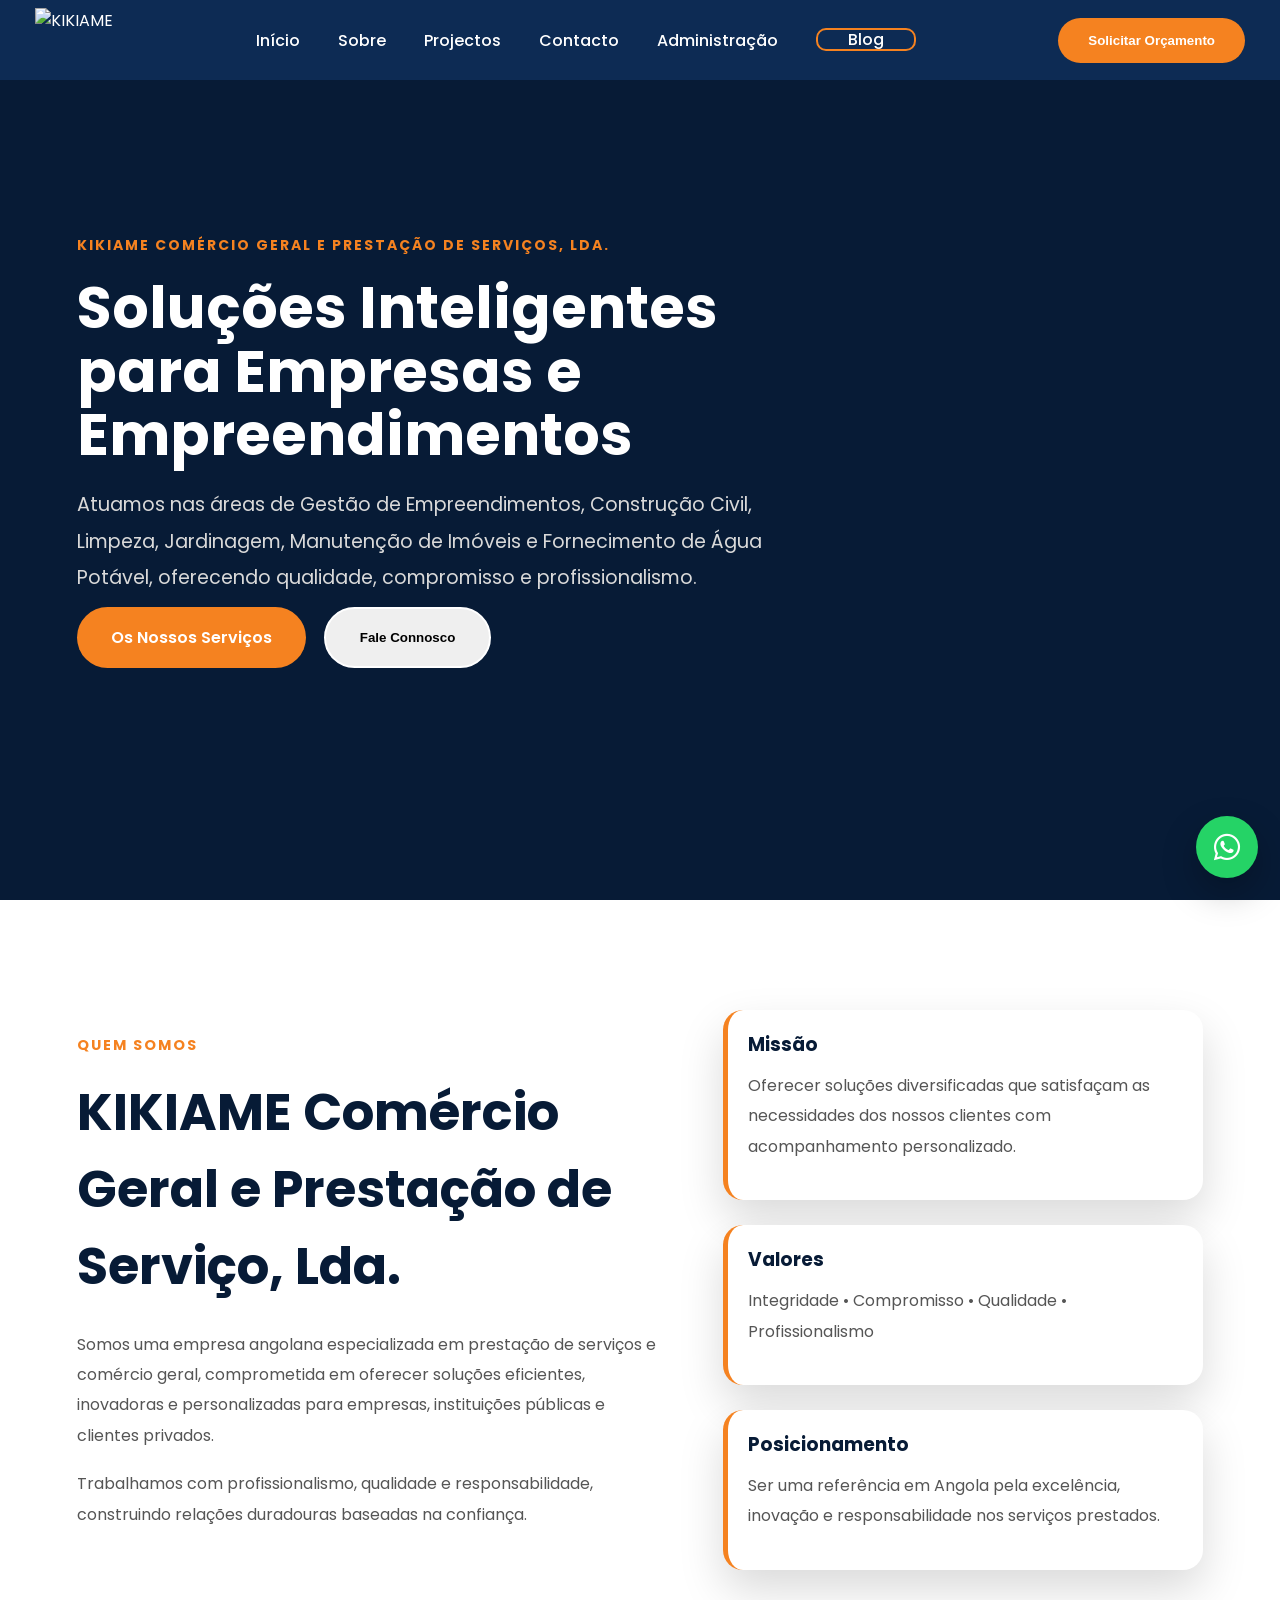
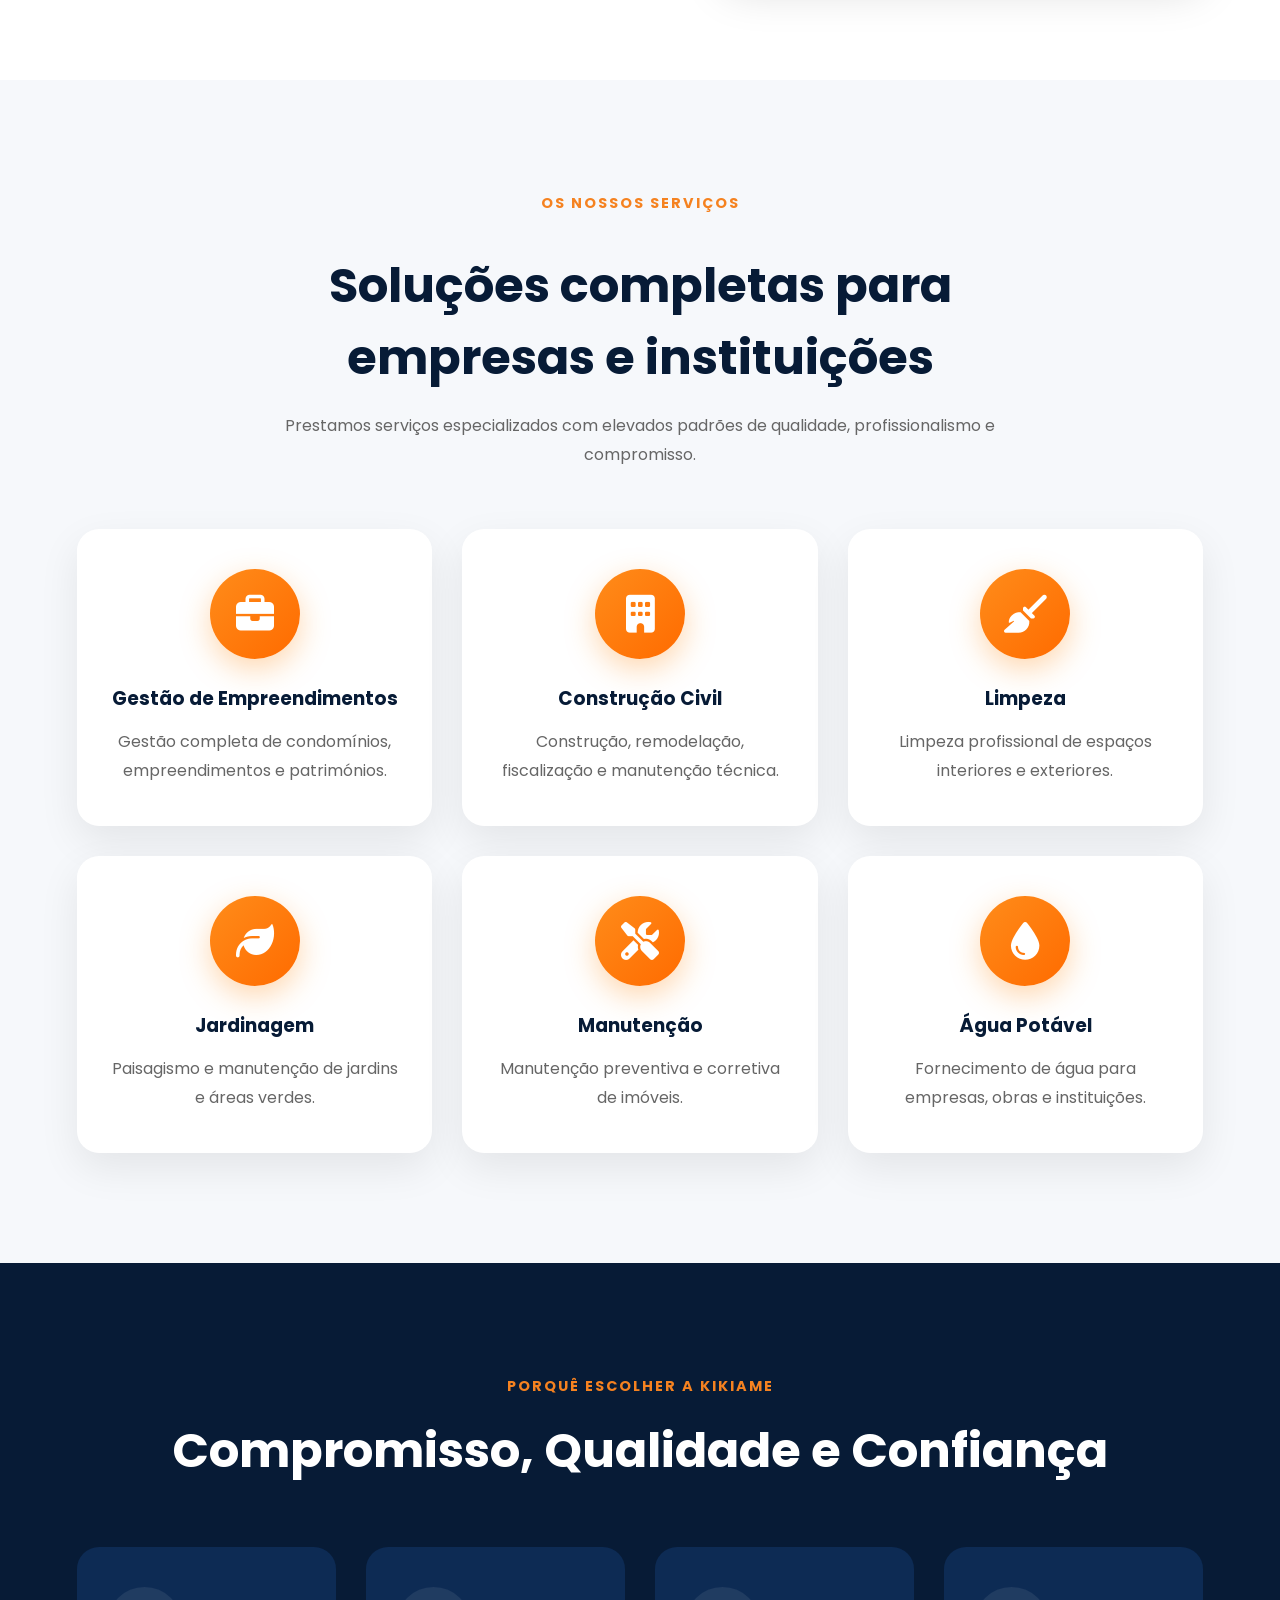
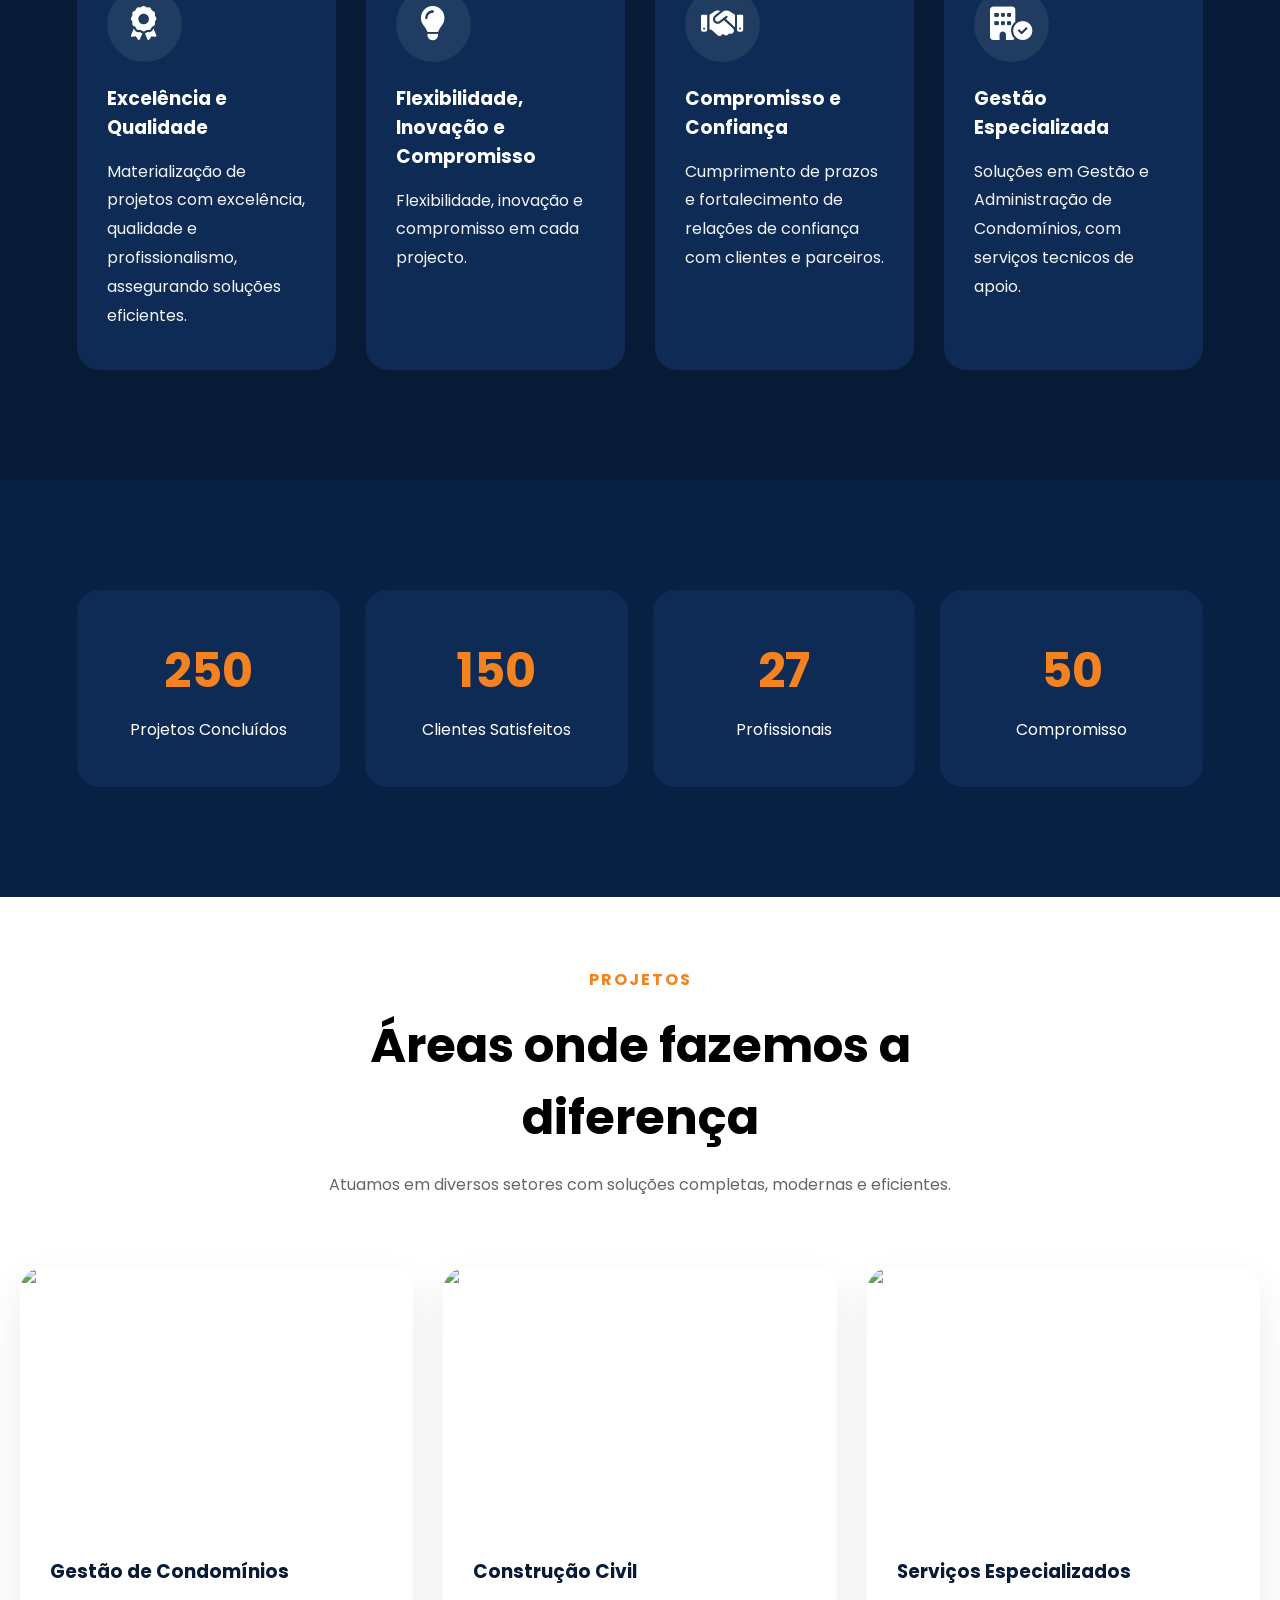
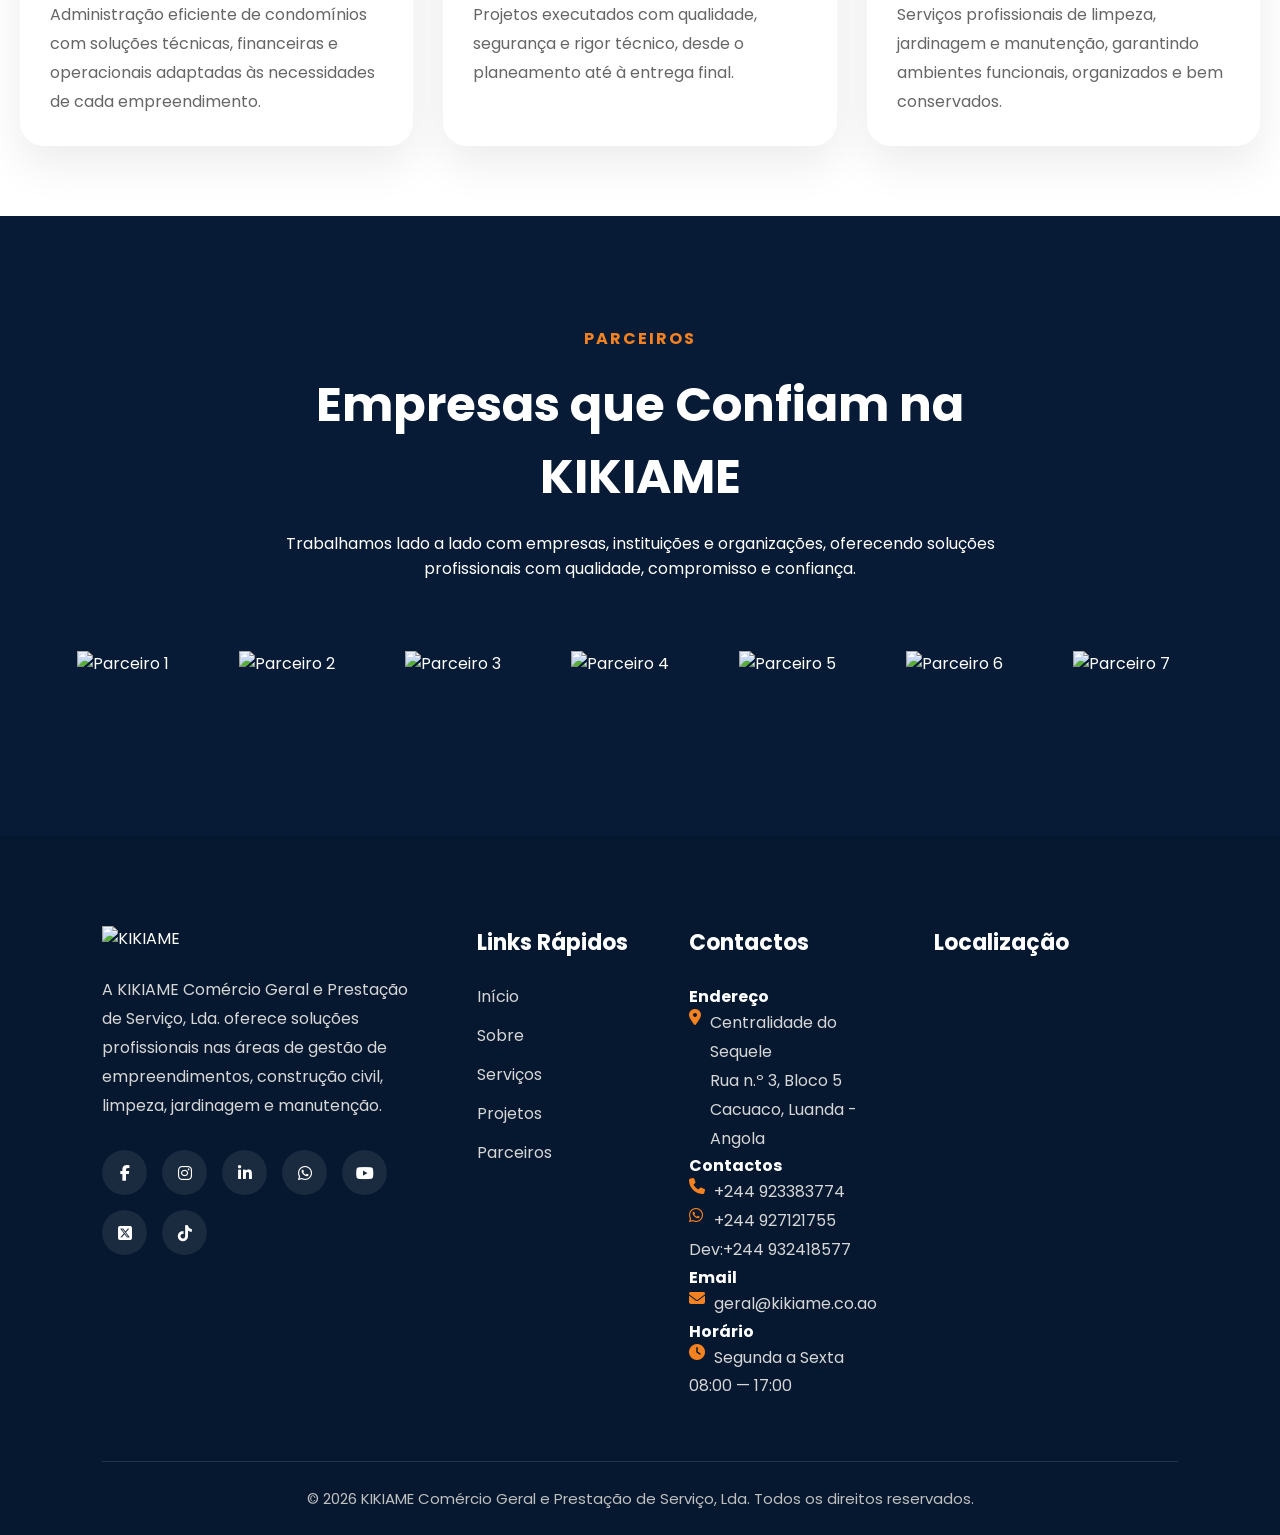
==== commit 6a6f8f73: "fix: correct non-blocking stylesheet handlers" ====
--- a/index.html
+++ b/index.html
@@ -20,16 +20,16 @@
 <link rel="stylesheet" href="assets/css/home-optimized.css">
 <link rel="icon" type="image/png" href="/favicon.png">
 
-<link rel="preload" as="style" href="https://unpkg.com/aos@2.3.4/dist/aos.css" onload="this.onload=null;this.rel=\'stylesheet\';if(window.AOS)AOS.refreshHard()">
+<link rel="preload" as="style" href="https://unpkg.com/aos@2.3.4/dist/aos.css" onload="this.onload=null;this.rel='stylesheet';if(window.AOS)AOS.refreshHard()">
 <noscript><link rel="stylesheet" href="https://unpkg.com/aos@2.3.4/dist/aos.css"></noscript>
 
 <link rel="preconnect" href="https://fonts.googleapis.com">
 <link rel="preconnect" href="https://fonts.gstatic.com" crossorigin>
 
-<link rel="preload" as="style" href="https://fonts.googleapis.com/css2?family=Poppins:wght@300;400;500;600;700;800&display=swap" onload="this.onload=null;this.rel=\'stylesheet\'">
+<link rel="preload" as="style" href="https://fonts.googleapis.com/css2?family=Poppins:wght@300;400;500;600;700;800&display=swap" onload="this.onload=null;this.rel='stylesheet'">
 <noscript><link href="https://fonts.googleapis.com/css2?family=Poppins:wght@300;400;500;600;700;800&display=swap" rel="stylesheet"></noscript>
 
-<link rel="preload" as="style" href="https://cdnjs.cloudflare.com/ajax/libs/font-awesome/6.5.2/css/all.min.css" onload="this.onload=null;this.rel=\'stylesheet\'">
+<link rel="preload" as="style" href="https://cdnjs.cloudflare.com/ajax/libs/font-awesome/6.5.2/css/all.min.css" onload="this.onload=null;this.rel='stylesheet'">
 <noscript><link rel="stylesheet" href="https://cdnjs.cloudflare.com/ajax/libs/font-awesome/6.5.2/css/all.min.css"></noscript>
 
 </head>
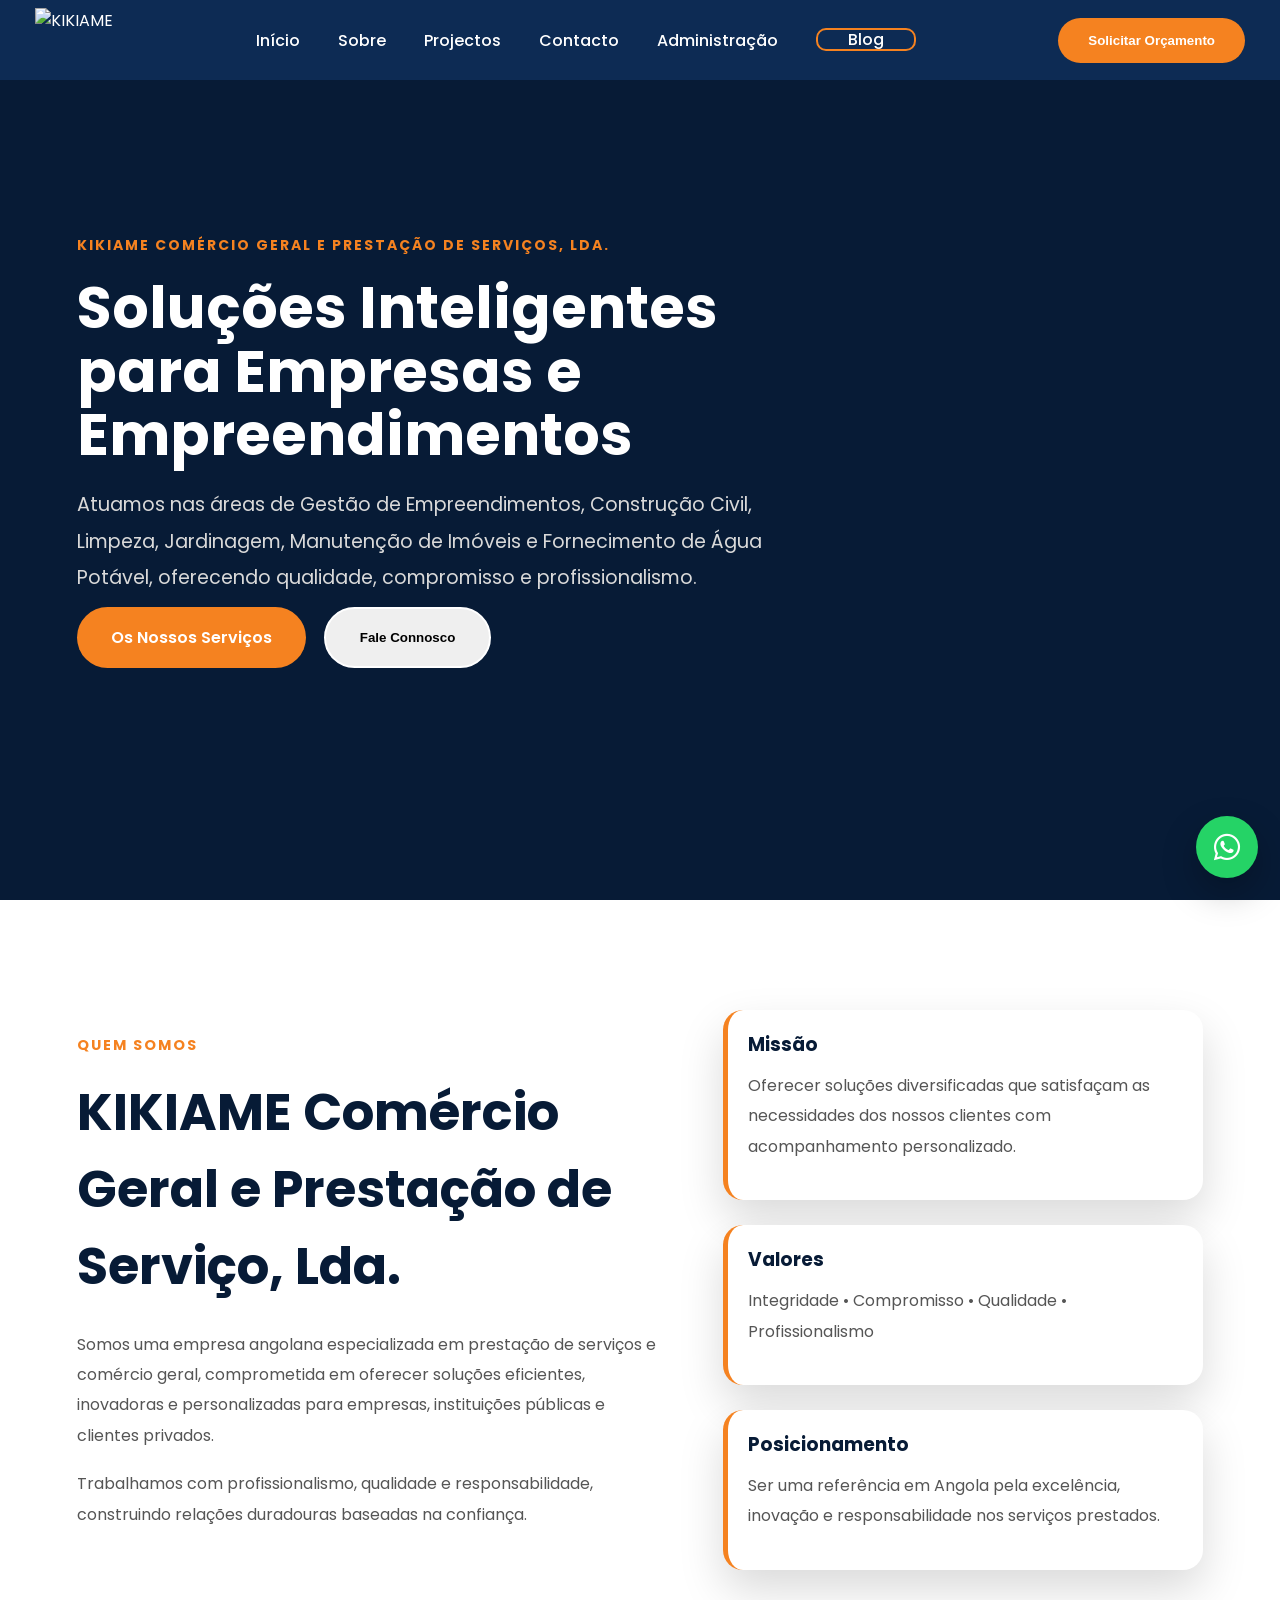
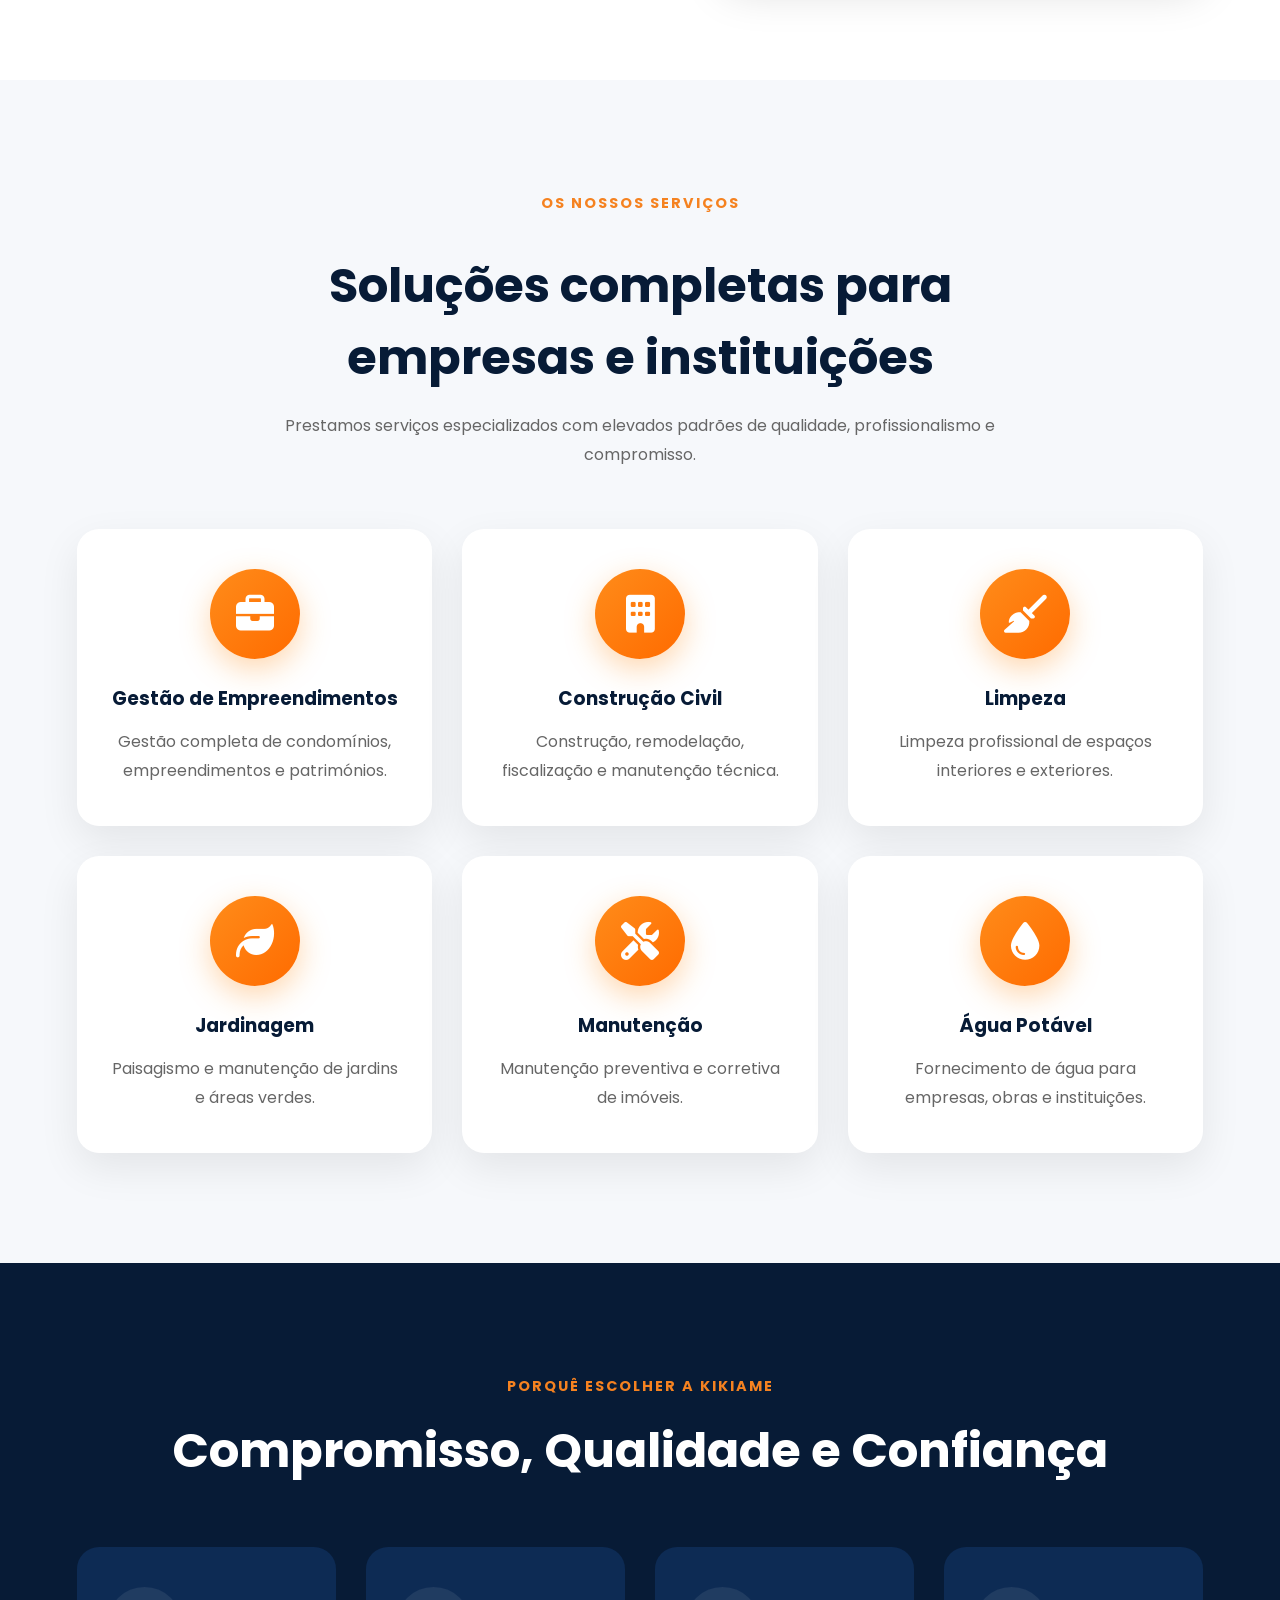
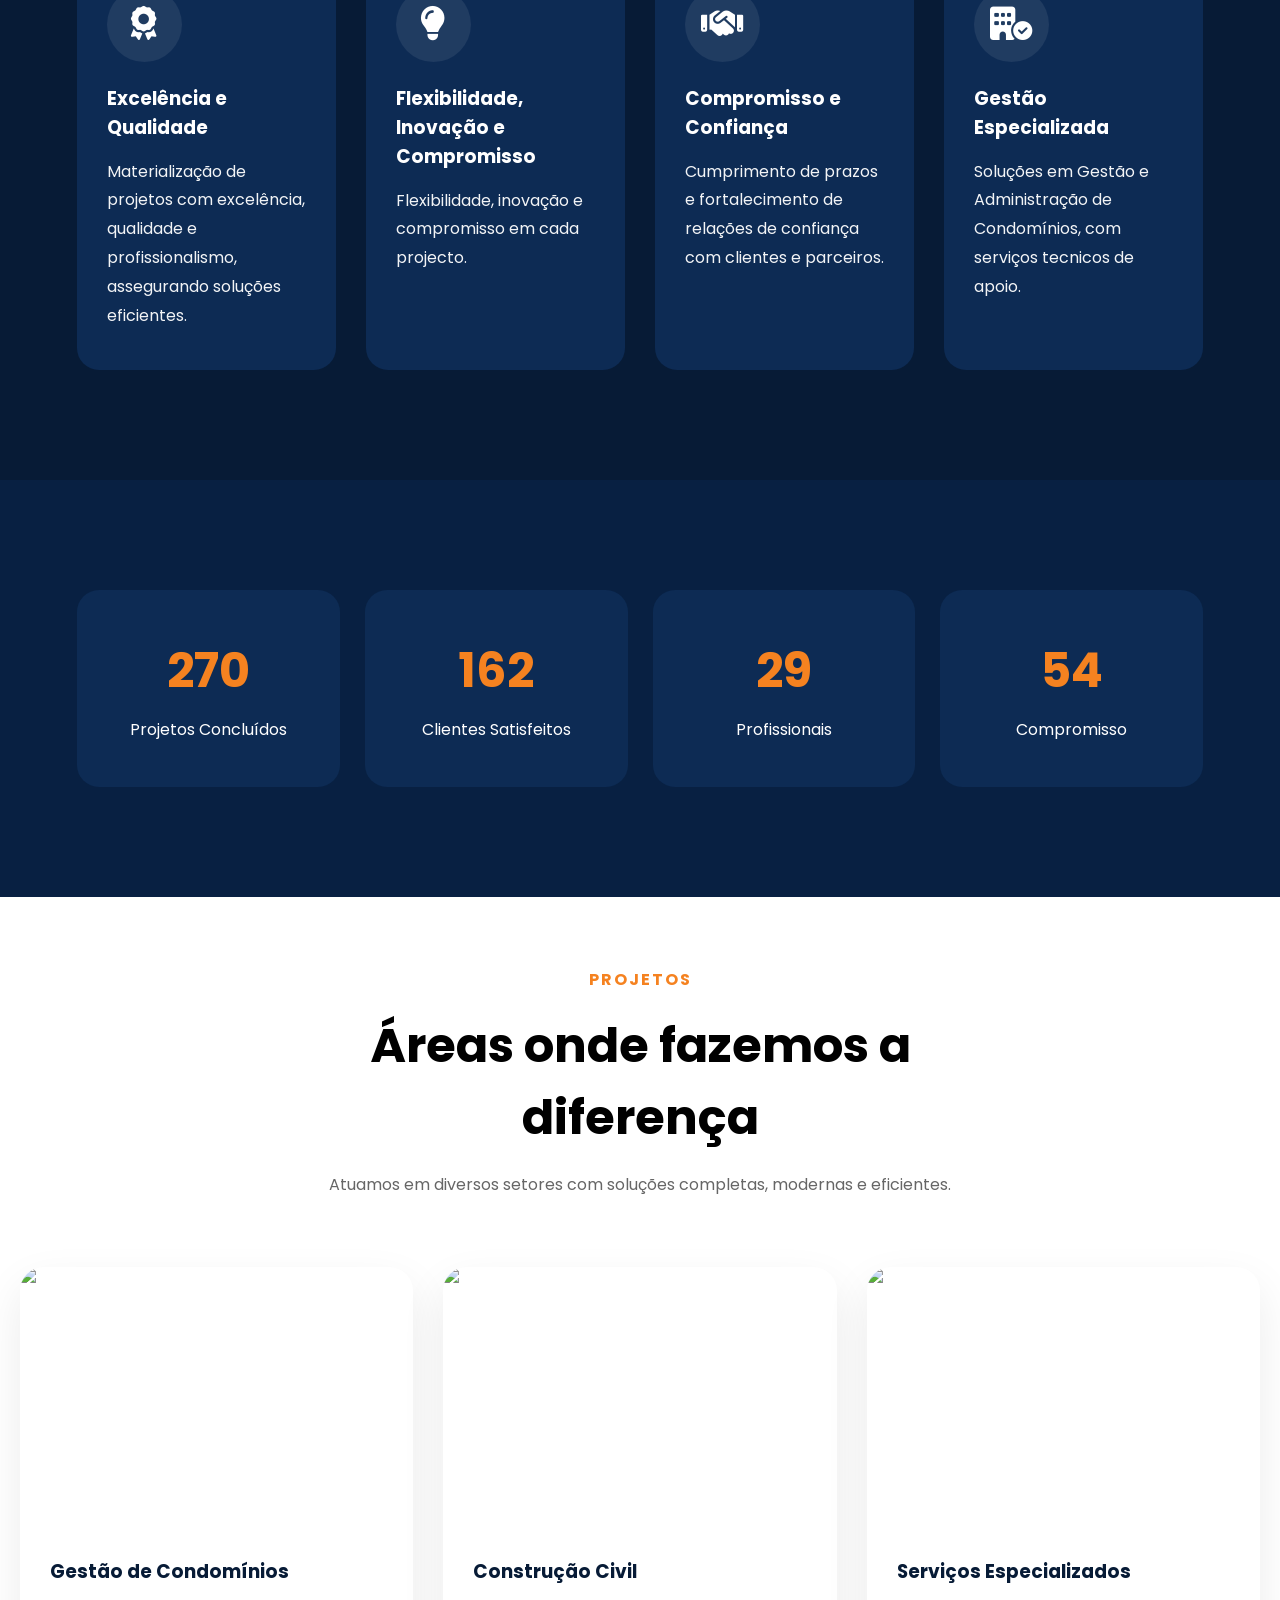
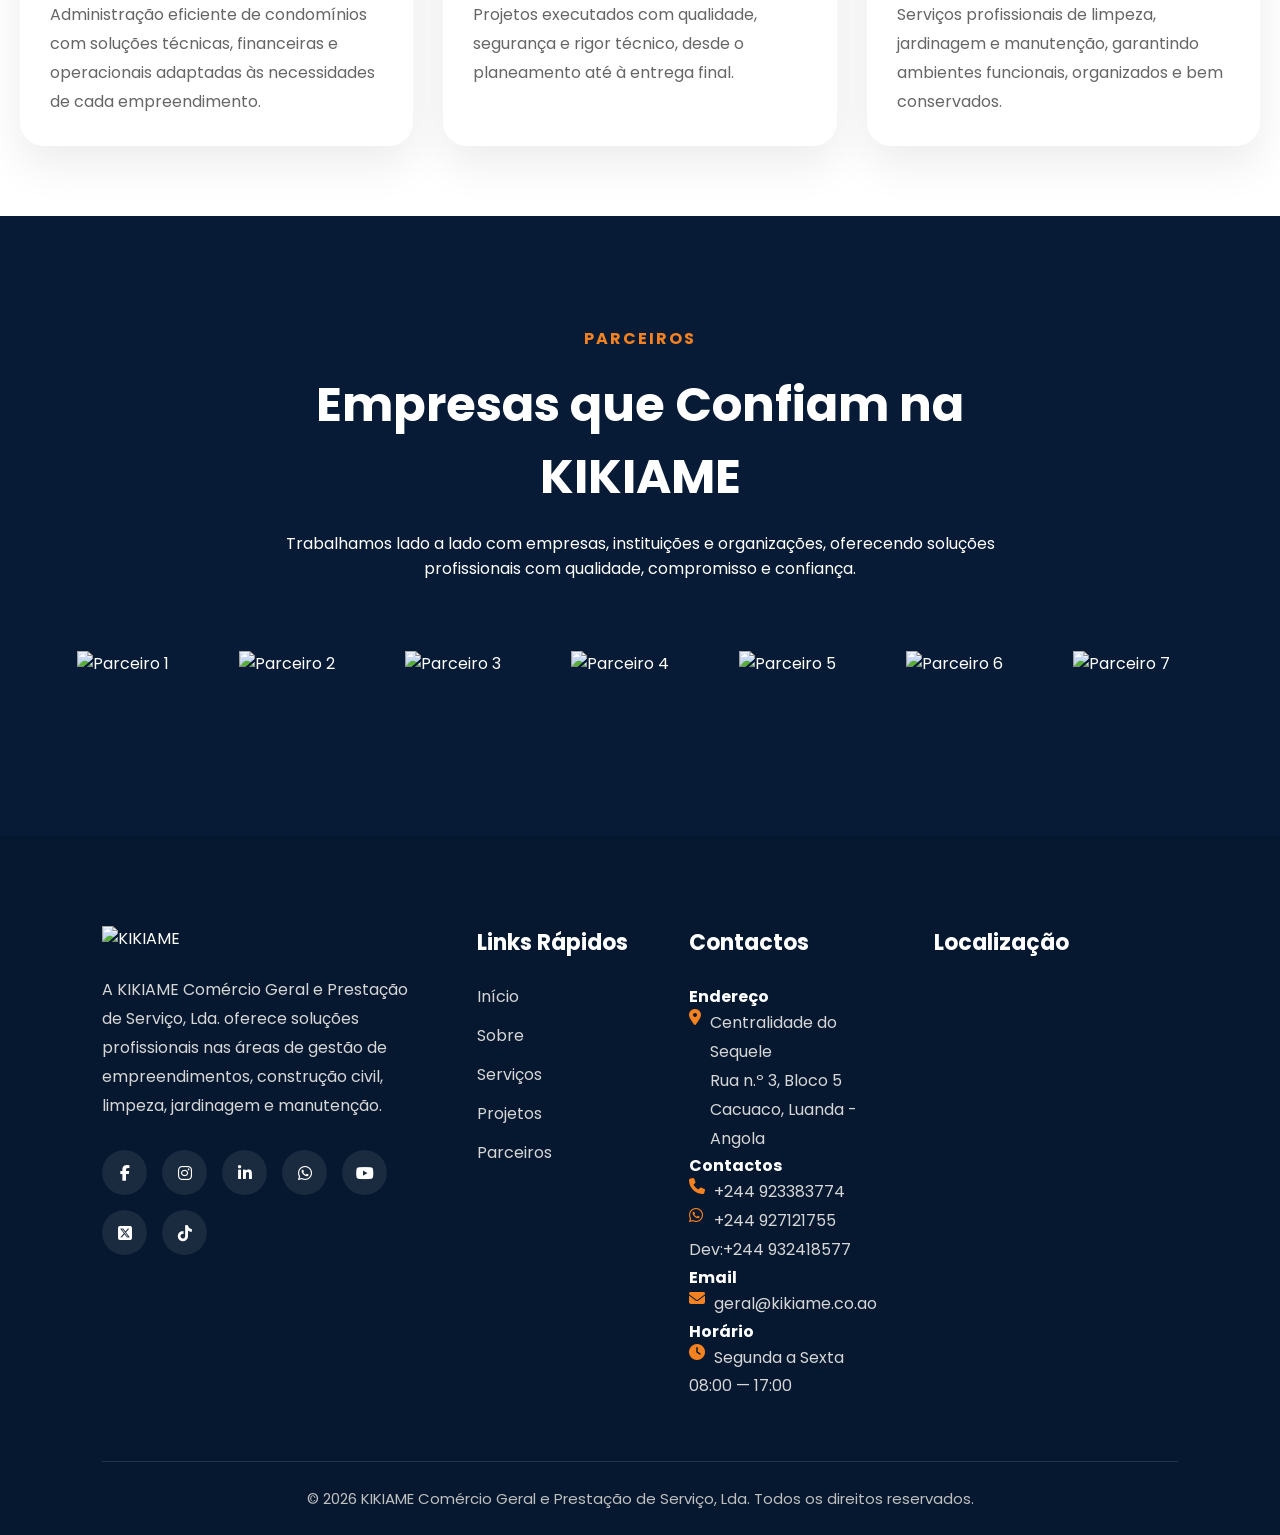
==== commit 91874ffc: "Improve mobile LCP by preloading hero background image" ====
--- a/index.html
+++ b/index.html
@@ -17,6 +17,7 @@
 <meta name="description"
 content="Empresa especializada em Gestão de Condomínios, Construção Civil, Limpeza, Jardinagem e Manutenção em Angola.">
 
+<link rel="preload" as="image" href="assets/images/hero.jpg" fetchpriority="high">
 <link rel="stylesheet" href="assets/css/home-optimized.css">
 <link rel="icon" type="image/png" href="/favicon.png">
 
